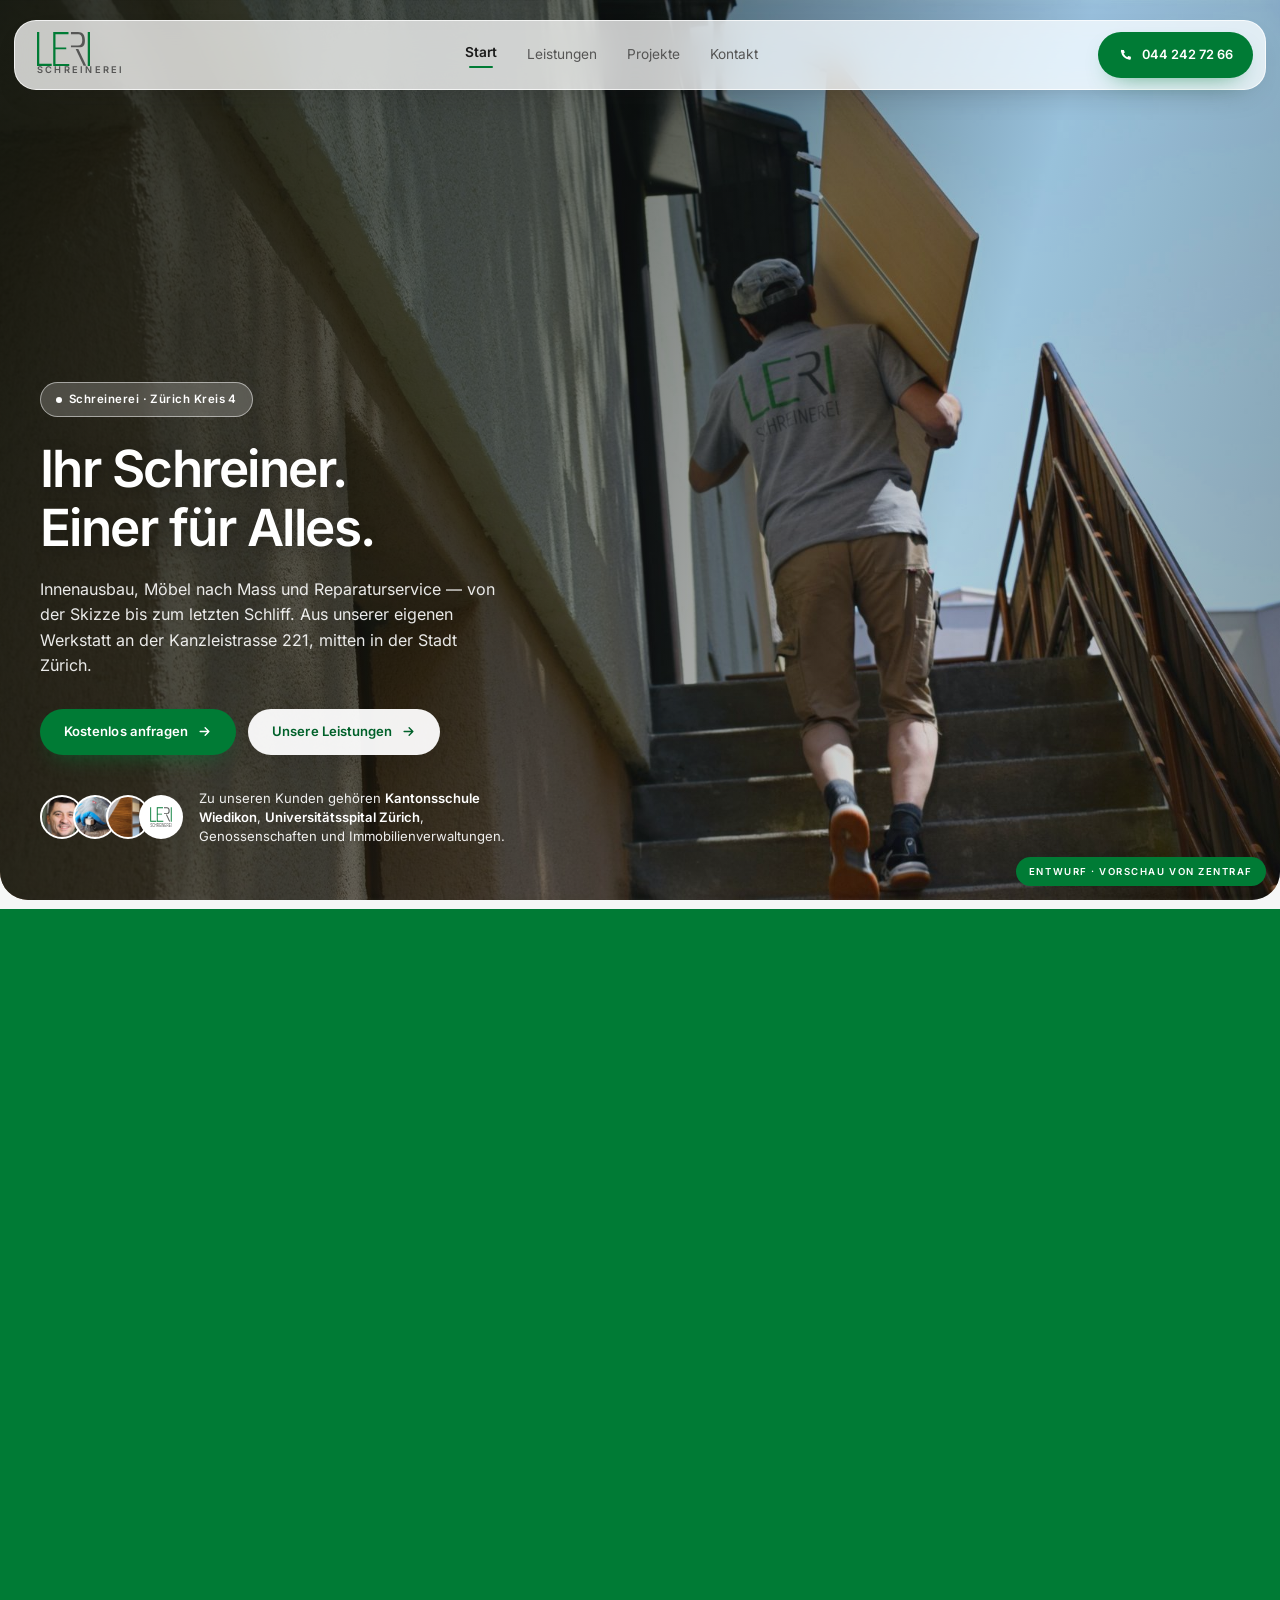
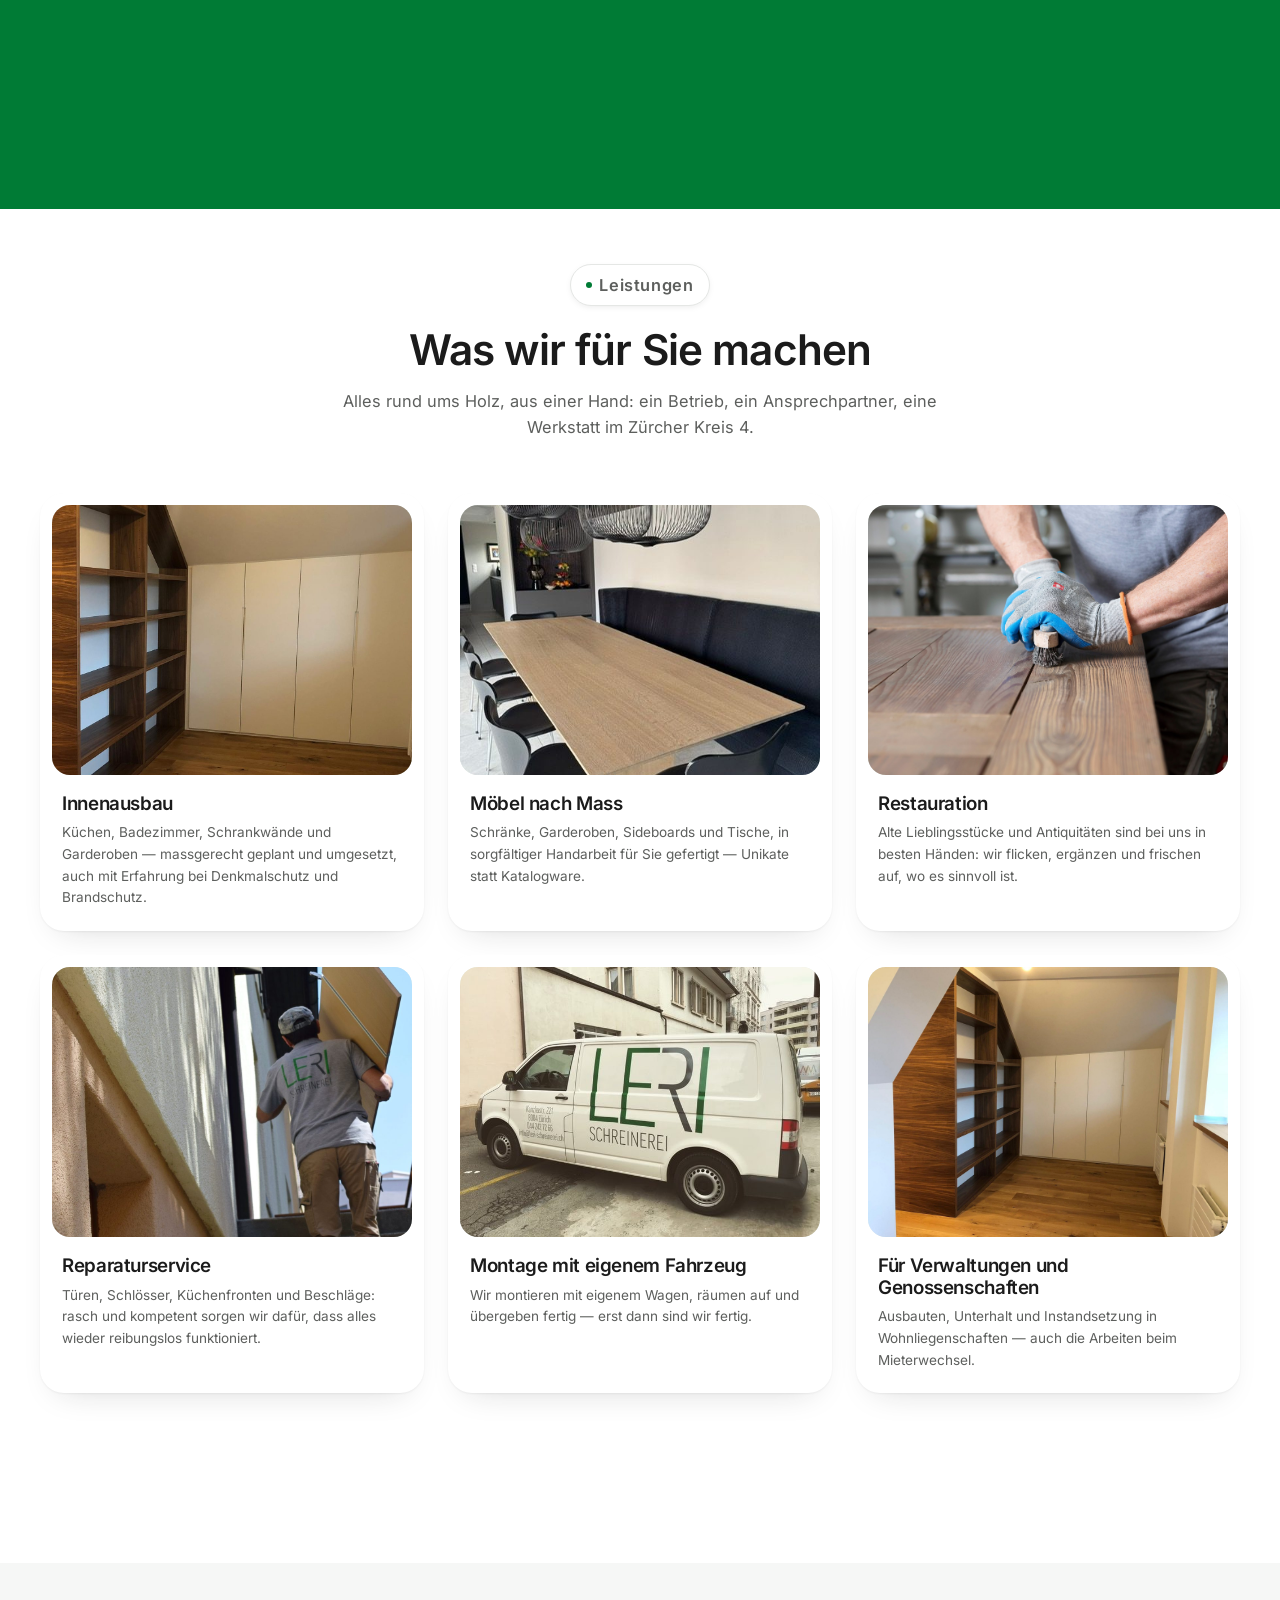
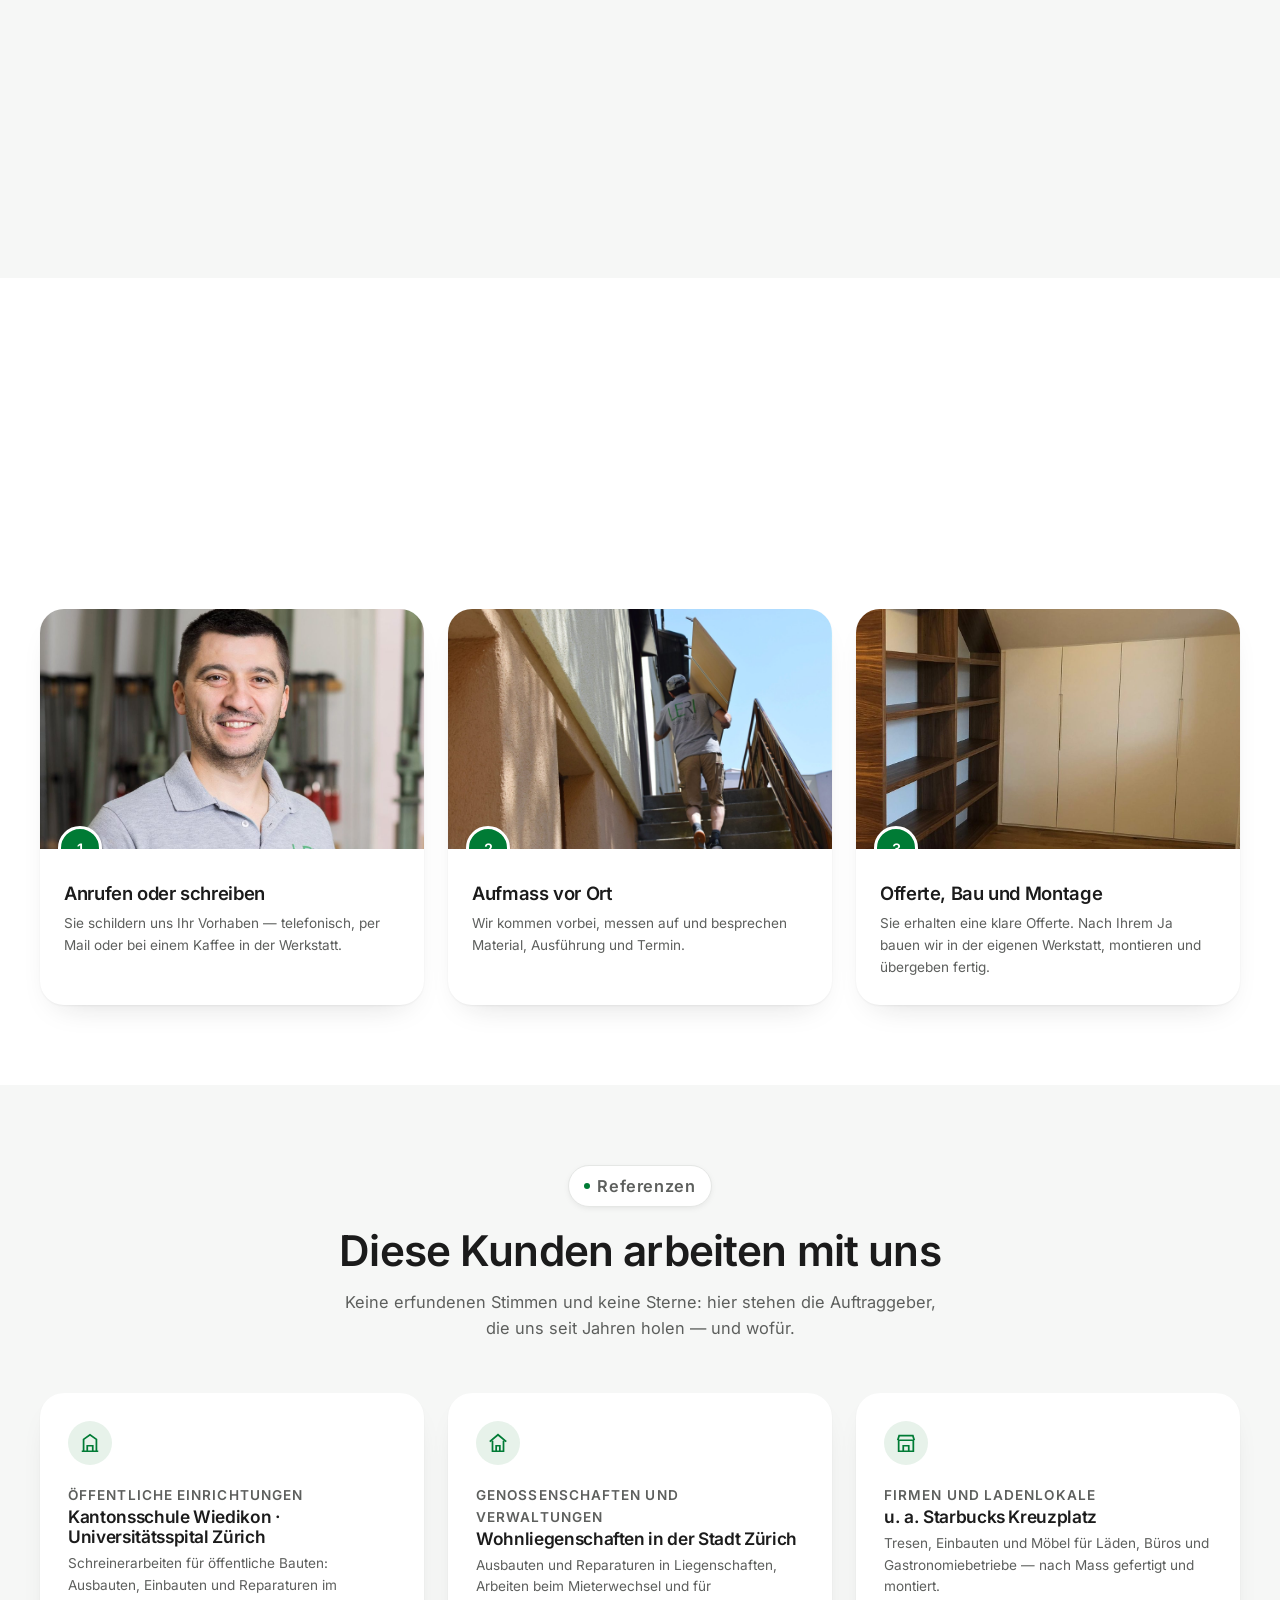
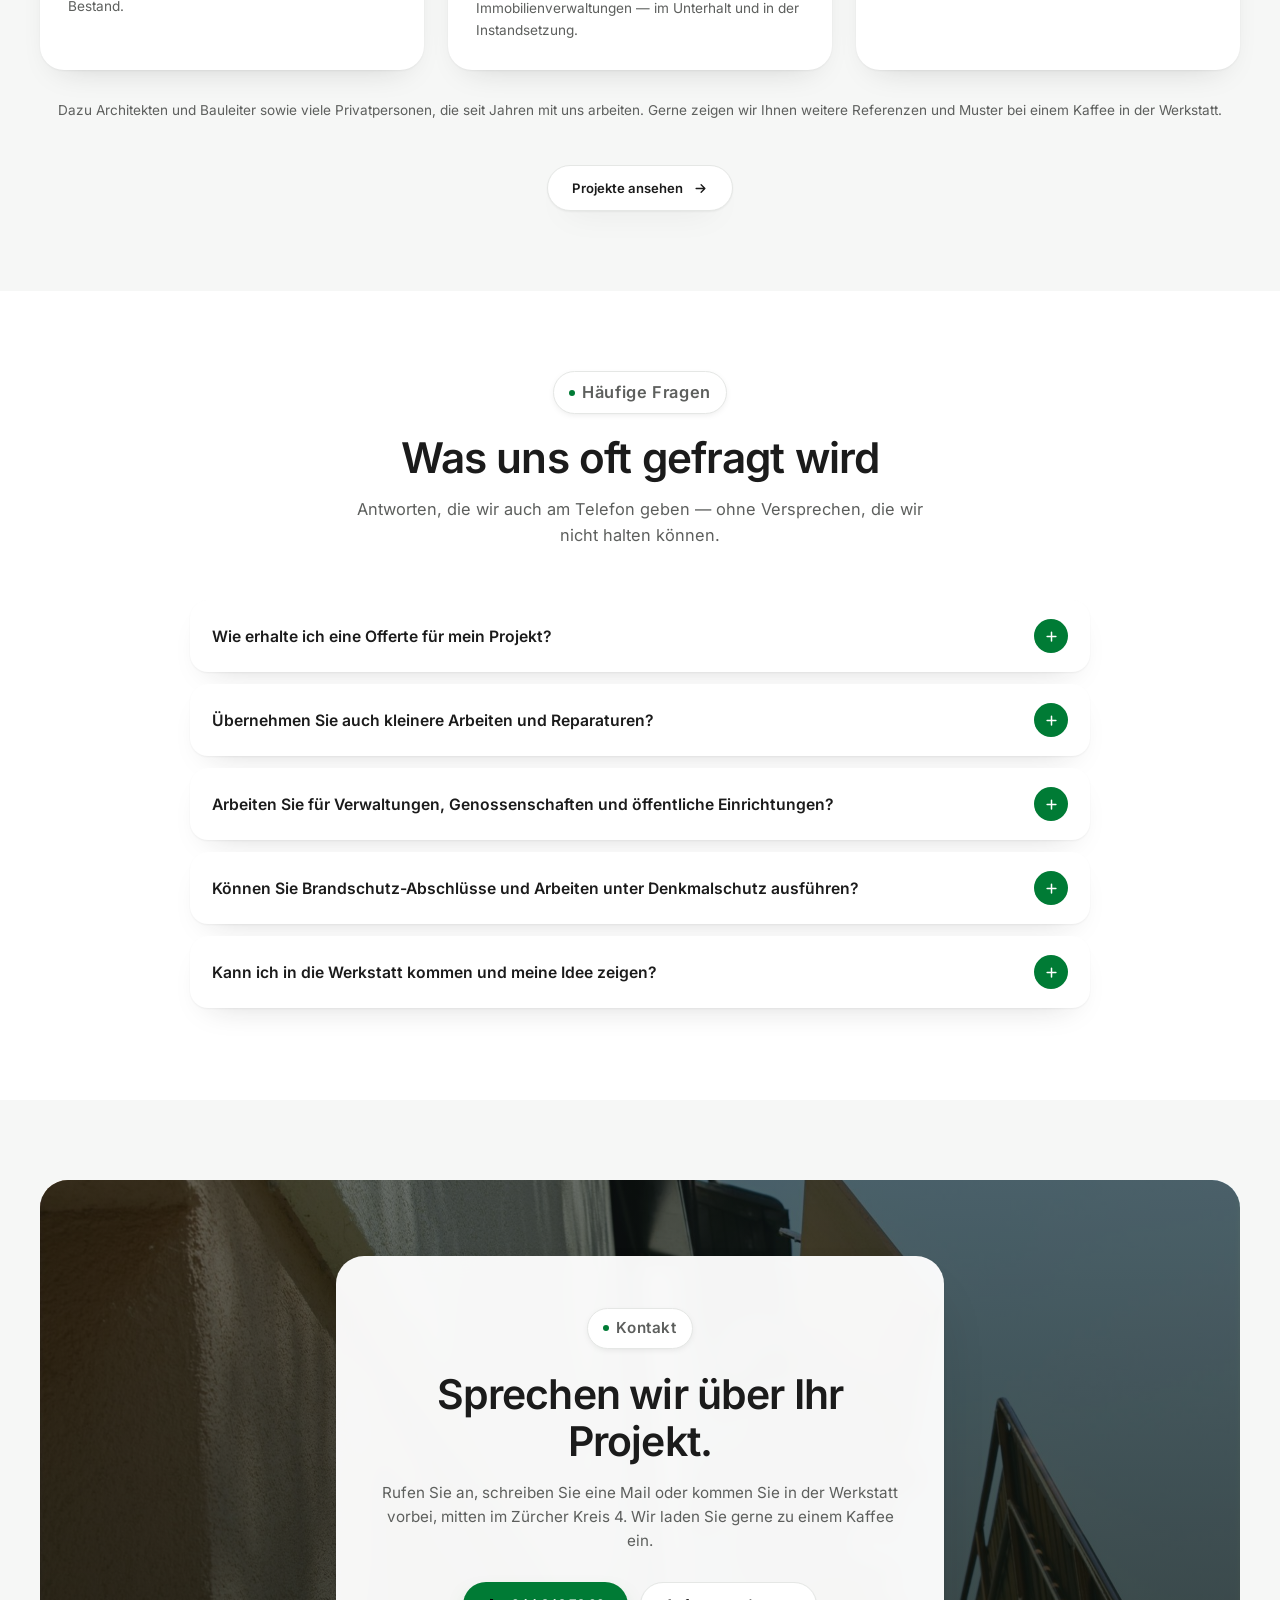
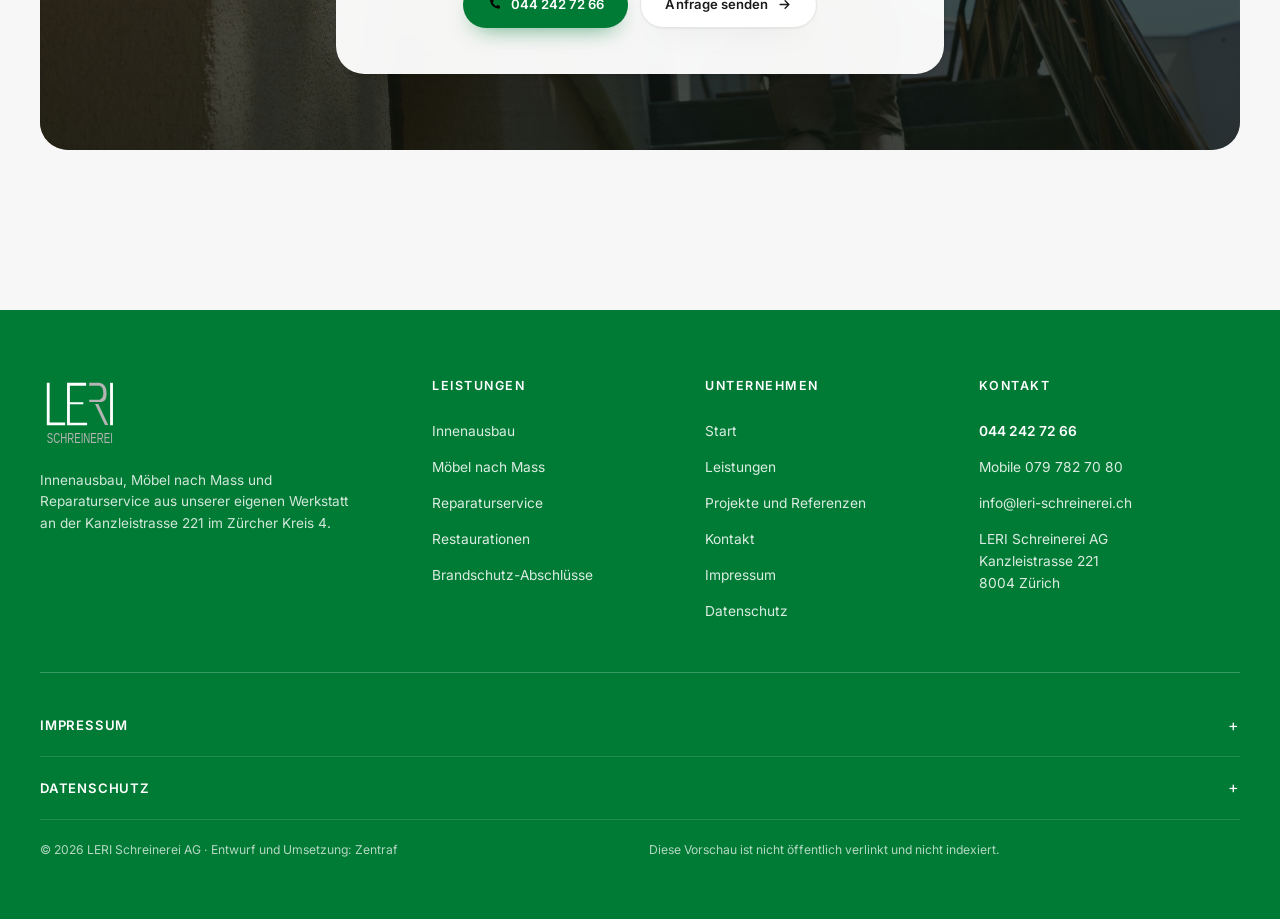
==== index.html @ c2c002e2 "LERI Schreinerei AG — web v3: segunda versión (estructura de plantilla, marca de LERI) Estructura bl" ====
<!DOCTYPE html>
<html lang="de">
<head>
<meta charset="utf-8">
<meta name="viewport" content="width=device-width, initial-scale=1">
<!-- Borrador: no se indexa y no se toca el dominio del cliente hasta que él diga sí -->
<meta name="robots" content="noindex, nofollow">
<title>LERI Schreinerei AG Zürich — Innenausbau, Möbel nach Mass, Reparaturservice</title>
<meta name="description" content="Schreinerei im Zürcher Kreis 4: Innenausbau, Möbel nach Mass und Reparaturservice. Von der Skizze bis zum letzten Schliff — Kanzleistrasse 221, Zürich. Tel. 044 242 72 66.">
<meta property="og:type" content="website">
<meta property="og:site_name" content="LERI Schreinerei AG">
<meta property="og:title" content="LERI Schreinerei AG Zürich — Innenausbau, Möbel nach Mass, Reparaturservice">
<meta property="og:description" content="Schreinerei im Zürcher Kreis 4: Innenausbau, Möbel nach Mass und Reparaturservice. Von der Skizze bis zum letzten Schliff — Kanzleistrasse 221, Zürich. Tel. 044 242 72 66.">
<meta property="og:image" content="https://zentraf-official.github.io/leri-schreinerei-v3/assets/og-image.png">
<meta property="og:image:width" content="1200">
<meta property="og:image:height" content="630">
<meta property="og:url" content="https://zentraf-official.github.io/leri-schreinerei-v3/index.html">
<meta name="theme-color" content="#007B35">
<link rel="icon" href="assets/favicon.svg" type="image/svg+xml">
<link rel="icon" href="assets/favicon.png" sizes="512x512">
<link rel="apple-touch-icon" href="assets/favicon.png">
<link rel="preload" as="font" type="font/woff2" href="assets/fuentes/inter-400.woff2" crossorigin>
<link rel="preload" as="font" type="font/woff2" href="assets/fuentes/inter-600.woff2" crossorigin>
<link rel="stylesheet" href="styles.css">
<script>
  /* Alles, was sich bewegt, startet nur mit JavaScript. Läuft es nicht, zeigt die
     Seite nach 3 Sekunden alles ohne Animation — niemand sieht eine leere Seite.
     Und die Ladeschicht hat in styles.css ihr eigenes «[hidden]{display:none}». */
  document.documentElement.classList.add('js');
  try {
    if (sessionStorage.getItem('leri-transicion')) {
      document.documentElement.classList.add('viene-de-transicion');
      sessionStorage.removeItem('leri-transicion');
    }
  } catch (e) {}
  setTimeout(function () {
    if (!window.__leriListo) document.documentElement.classList.remove('js');
  }, 3000);
</script>
<script type="application/ld+json">
{
  "@context": "https://schema.org",
  "@type": "Carpenter",
  "name": "LERI Schreinerei AG",
  "description": "Schreinerei in Zürich: Innenausbau, Möbel nach Mass und Reparaturservice.",
  "image": "https://zentraf-official.github.io/leri-schreinerei-v3/assets/og-image.png",
  "url": "https://zentraf-official.github.io/leri-schreinerei-v3/index.html",
  "telephone": "+41442427266",
  "email": "info@leri-schreinerei.ch",
  "address": {
    "@type": "PostalAddress",
    "streetAddress": "Kanzleistrasse 221",
    "postalCode": "8004",
    "addressLocality": "Zürich",
    "addressCountry": "CH"
  },
  "areaServed": { "@type": "City", "name": "Zürich" },
  "employee": [
    { "@type": "Person", "name": "Arbnor Begaj", "jobTitle": "Geschäftsleiter" },
    { "@type": "Person", "name": "Thomas Russer", "jobTitle": "Schreiner, Monteur" },
    { "@type": "Person", "name": "Martin Bozic", "jobTitle": "Schreiner, CNC-Maschinist" },
    { "@type": "Person", "name": "Marek Eck", "jobTitle": "Lernender" }
  ],
  "makesOffer": [
    { "@type": "Offer", "itemOffered": { "@type": "Service", "name": "Innenausbau" } },
    { "@type": "Offer", "itemOffered": { "@type": "Service", "name": "Möbel nach Mass" } },
    { "@type": "Offer", "itemOffered": { "@type": "Service", "name": "Reparaturservice" } }
  ]
}
</script>
</head>
<body>

  <!-- ══ CARGA: una junta de carpintería que se dibuja (CSS y SVG propios) ══ -->
  <div class="carga" id="carga" hidden>
    <div class="carga__caja" id="cargaTexto">
      <img class="carga__logo" src="assets/logo.svg" alt="LERI Schreinerei AG" width="340" height="314">
      <p class="carga__frase">Ihr Schreiner. <em>Einer für Alles.</em></p>
      <p class="carga__lema">Schreinerei im Zürcher Kreis 4</p>
      <svg class="carga__junta" viewBox="0 0 400 40" preserveAspectRatio="none" aria-hidden="true">
        <path class="j1" pathLength="1" vector-effect="non-scaling-stroke"
              d="M4 26 H118 L136 4 H176 L194 26 H212 L230 4 H270 L288 26 H396"/>
      </svg>
      <div class="carga__linea"><i id="cargaBarra"></i></div>
      <p class="carga__num"><span id="cargaNum">0</span> %</p>
    </div>
    <p class="carga__nota">LERI Schreinerei AG · Kanzleistrasse 221 · 8004 Zürich</p>
  </div>

  <!-- ══ CORTINA ENTRE PÁGINAS ══ -->
  <div class="velo" id="velo" aria-hidden="true"><span></span><span></span><span></span><span></span><span></span></div>

  <div class="progreso" id="progreso"></div>
  <div class="aviso">Entwurf · Vorschau von Zentraf</div>

  <!-- ══ CABECERA EN PASTILLA ══ -->
  <header class="barra" id="barra">
    <div class="barra__caja">
      <a class="barra__logo" href="index.html" aria-label="LERI Schreinerei AG — Startseite">
        <span class="logo-texto"><svg class="logo-marca" viewBox="29 29 281 180" role="img" aria-label="LERI" width="53" height="34">
        <path fill="#007B35" d="M29 29h12v168h66v12H29z"/>
        <path fill="#007B35" d="M115 29h81v12h-69v70h57v9h-57v78h73v11h-85z"/>
        <path fill="#007B35" d="M298 29h12v180h-12z"/>
        <g fill="#565655">
          <path d="M209 29h37c27 0 37 18 37 45 0 27-10 36-28 36h-46v-9h37c15 0 23-11 23-27 0-24-7-33-23-33h-37z"/>
          <path d="M234 119h14l42 89h-14z"/>
        </g>
      </svg><span class="logo-palabra">SCHREINEREI</span></span>
      </a>
      <nav class="barra__menu" aria-label="Hauptmenü">
        <a href="index.html" class="activo">Start</a>
        <a href="leistungen.html">Leistungen</a>
        <a href="projekte.html">Projekte</a>
        <a href="kontakt.html">Kontakt</a>
      </nav>
      <details class="barra__movil" id="menuMovil">
        <summary aria-label="Menü öffnen"><svg viewBox="0 0 24 24" aria-hidden="true"><path d="M4 7h16M4 12h16M4 17h16"/></svg></summary>
        <div class="barra__panel">
          <a href="index.html" class="activo">Start</a>
          <a href="leistungen.html">Leistungen</a>
          <a href="projekte.html">Projekte</a>
          <a href="kontakt.html">Kontakt</a>
        </div>
      </details>
      <a class="barra__tel" href="tel:+41442427266"><svg viewBox="0 0 24 24" aria-hidden="true"><path d="M6.6 3h2.8l1.5 4.3-1.9 1.4a13.2 13.2 0 0 0 5.9 5.9l1.4-1.9L20.6 14v2.8a2 2 0 0 1-2.2 2A16.8 16.8 0 0 1 4.6 5.2 2 2 0 0 1 6.6 3Z"/></svg><span>044 242 72 66</span></a>
    </div>
  </header>

<main>
  <!-- ══ 2 · HERO ══ -->
  <section class="hero">
    <div class="hero__media">
      <img src="assets/fotos/montage-1800.jpg" alt="Monteur von LERI Schreinerei trägt eine Holzplatte zu einem Einsatz in Zürich" width="1800" height="1200" fetchpriority="high">
    </div>
    <div class="hero__velo"></div>
    <div class="hero__texto">
      <div class="wrap">
        <div class="hero__caja">
          <p class="pastilla pastilla--claro"><i></i>Schreinerei · Zürich Kreis 4</p>
          <h1 data-lineas>Ihr Schreiner.<br> Einer für Alles.</h1>
          <p class="hero__sub" data-anim>Innenausbau, Möbel nach Mass und Reparaturservice — von der
            Skizze bis zum letzten Schliff. Aus unserer eigenen Werkstatt an der Kanzleistrasse 221, mitten in
            der Stadt Zürich.</p>
          <div class="hero__acciones" data-anim>
            <a class="btn btn--verde" href="kontakt.html">Kostenlos anfragen<svg viewBox="0 0 24 24" fill="none" stroke="currentColor" stroke-width="2.2" stroke-linecap="round" stroke-linejoin="round" aria-hidden="true"><path d="M5 12h14M13 6l6 6-6 6"/></svg></a>
            <a class="btn btn--claro" href="leistungen.html">Unsere Leistungen<svg viewBox="0 0 24 24" fill="none" stroke="currentColor" stroke-width="2.2" stroke-linecap="round" stroke-linejoin="round" aria-hidden="true"><path d="M5 12h14M13 6l6 6-6 6"/></svg></a>
          </div>
          <div class="confianza" data-anim>
            <div class="confianza__caras">
              <span><img src="assets/fotos/cara-team-200.jpg" alt="Schreiner von LERI in der Werkstatt" width="200" height="200"></span>
              <span><img src="assets/fotos/cara-handwerk-200.jpg" alt="Hände eines Schreiners bei der Oberflächenbearbeitung" width="200" height="200"></span>
              <span><img src="assets/fotos/cara-ausbau-200.jpg" alt="Schrankwand nach Mass aus Holz" width="200" height="200"></span>
              <span class="es-logo"><img src="assets/logo.svg" alt="LERI Schreinerei AG" width="340" height="314"></span>
            </div>
            <p class="confianza__texto">Zu unseren Kunden gehören <b>Kantonsschule Wiedikon</b>,
              <b>Universitätsspital Zürich</b>, Genossenschaften und Immobilienverwaltungen.</p>
          </div>
        </div>
      </div>
    </div>
    <div class="hero__pie" hidden>
      <div class="wrap">
        <span>Kanzleistrasse 221 · 8004 Zürich</span>
        <span>Seit 2019 unter Arbnor Begaj</span>
        <span>044 242 72 66</span>
      </div>
    </div>
  </section>

  <!-- ══ 3 · ZAHLEN AUS DER FICHE — keine erfundenen Werte ══ -->
  <section class="sec" id="ueber-uns">
    <div class="wrap">
      <div class="cabeza" data-anim>
        <p class="pastilla"><i></i>Über uns</p>
        <h2 data-lineas>Zwei Schreinereien, ein Team</h2>
        <p>LERI ist aus der Zusammenführung von zwei traditionsreichen Zürcher Schreinereien
           entstanden. Heute sind wir ein eingespieltes Vierer-Team mit eigener Werkstatt und
           eigenem Montagefahrzeug — mitten im Kreis 4.</p>
      </div>
      <div class="cifras__rejilla">
        <div class="cifras__lista" data-anim>
          <div class="cifra">
            <div class="cifra__icono"><b>4+1</b></div>
            <div>
              <h3>Schreiner und ein Lernender</h3>
              <p>Vier gelernte Schreiner und ein Lernender, fest im Betrieb — kein Wechselpersonal,
                 sondern dieselben Gesichter bei jedem Auftrag.</p>
            </div>
          </div>
          <div class="cifra">
            <div class="cifra__icono"><b>2019</b></div>
            <div>
              <h3>Seit 2019 unter Arbnor Begaj</h3>
              <p>Er führt die Schreinerei: eidg. dipl. Werkmeister HF und dipl. Betriebsökonom
                 NDS HF.</p>
            </div>
          </div>
          <div class="cifra">
            <div class="cifra__icono"><b>CNC</b></div>
            <div>
              <h3>Computergesteuerte Maschine im Haus</h3>
              <p>Handwerk und moderne Technik in derselben Werkstatt: Präzision, die auch bei
                 Serien passt.</p>
            </div>
          </div>
        </div>
        <div class="cifras__foto" data-anim>
          <img src="assets/fotos/portrait-1200.jpg" alt="Arbnor Begaj, Geschäftsleiter der LERI Schreinerei AG, in der Werkstatt" width="1200" height="1126" loading="lazy" style="object-position:50% 18%">
        </div>
      </div>
    </div>
  </section>

  <!-- ══ 4 · LEISTUNGEN: sechs Karten mit Foto ══ -->
  <section class="sec sec--clara" id="leistungen">
    <div class="wrap">
      <div class="cabeza" data-anim>
        <p class="pastilla"><i></i>Leistungen</p>
        <h2 data-lineas>Was wir für Sie machen</h2>
        <p>Alles rund ums Holz, aus einer Hand: ein Betrieb, ein Ansprechpartner, eine Werkstatt
           im Zürcher Kreis 4.</p>
      </div>
      <div class="servicios__rejilla">
        <article class="tarjeta" data-anim>
          <div class="tarjeta__foto"><img src="assets/fotos/innenausbau-alto-1100.jpg" alt="Einbauschrank und Regalwand nach Mass aus Holz in einer Zürcher Wohnung" width="1100" height="1375" loading="lazy"></div>
          <div class="tarjeta__cuerpo">
            <h3>Innenausbau</h3>
            <p>Küchen, Badezimmer, Schrankwände und Garderoben — massgerecht geplant und
               umgesetzt, auch mit Erfahrung bei Denkmalschutz und Brandschutz.</p>
          </div>
        </article>
        <article class="tarjeta" data-anim>
          <div class="tarjeta__foto"><img src="assets/fotos/tisch-900.jpg" alt="Esstisch mit Sitzbank nach Mass in einem Esszimmer" width="480" height="640" loading="lazy"></div>
          <div class="tarjeta__cuerpo">
            <h3>Möbel nach Mass</h3>
            <p>Schränke, Garderoben, Sideboards und Tische, in sorgfältiger Handarbeit für Sie
               gefertigt — Unikate statt Katalogware.</p>
          </div>
        </article>
        <article class="tarjeta" data-anim>
          <div class="tarjeta__foto"><img src="assets/fotos/handwerk-2000.jpg" alt="Schreiner bearbeitet eine Holzoberfläche von Hand in der Werkstatt" width="2000" height="1333" loading="lazy"></div>
          <div class="tarjeta__cuerpo">
            <h3>Restauration</h3>
            <p>Alte Lieblingsstücke und Antiquitäten sind bei uns in besten Händen: wir flicken,
               ergänzen und frischen auf, wo es sinnvoll ist.</p>
          </div>
        </article>
        <article class="tarjeta" data-anim>
          <div class="tarjeta__foto"><img src="assets/fotos/montage-alto-1100.jpg" alt="Monteur von LERI bei der Montage einer Holzplatte in einem Treppenhaus" width="1100" height="1375" loading="lazy"></div>
          <div class="tarjeta__cuerpo">
            <h3>Reparaturservice</h3>
            <p>Türen, Schlösser, Küchenfronten und Beschläge: rasch und kompetent sorgen wir dafür,
               dass alles wieder reibungslos funktioniert.</p>
          </div>
        </article>
        <article class="tarjeta" data-anim>
          <div class="tarjeta__foto"><img src="assets/fotos/furgon-900.jpg" alt="Montagefahrzeug der LERI Schreinerei mit Firmenaufschrift in Zürich" width="640" height="480" loading="lazy"></div>
          <div class="tarjeta__cuerpo">
            <h3>Montage mit eigenem Fahrzeug</h3>
            <p>Wir montieren mit eigenem Wagen, räumen auf und übergeben fertig — erst dann sind
               wir fertig.</p>
          </div>
        </article>
        <article class="tarjeta" data-anim>
          <div class="tarjeta__foto"><img src="assets/fotos/innenausbau-2000.jpg" alt="Schrankwand und Einbauten nach Mass in einer Wohnung in Zürich" width="2000" height="1500" loading="lazy"></div>
          <div class="tarjeta__cuerpo">
            <h3>Für Verwaltungen und Genossenschaften</h3>
            <p>Ausbauten, Unterhalt und Instandsetzung in Wohnliegenschaften — auch die Arbeiten
               beim Mieterwechsel.</p>
          </div>
        </article>
      </div>
      <p class="servicios__pie" data-anim><a class="btn btn--borde" href="leistungen.html">Alle Leistungen im Detail<svg viewBox="0 0 24 24" fill="none" stroke="currentColor" stroke-width="2.2" stroke-linecap="round" stroke-linejoin="round" aria-hidden="true"><path d="M5 12h14M13 6l6 6-6 6"/></svg></a></p>
    </div>
  </section>

  <!-- ══ 5 · WARUM WIR: drei abwechselnde Zeilen ══ -->
  <section class="sec" id="warum">
    <div class="wrap">
      <div class="cabeza" data-anim>
        <p class="pastilla"><i></i>Warum LERI</p>
        <h2 data-lineas>Ihr Schreiner. Einer für Alles.</h2>
        <p>Kein Zwischenhändler, keine wechselnden Equipen: Sie sprechen mit den Leuten, die Ihre
           Arbeit auch bauen.</p>
      </div>
      <div class="filas">
        <article class="fila" data-anim>
          <div class="fila__foto"><img src="assets/fotos/innenausbau-2000.jpg" alt="Nach Mass gebaute Schrankwand mit offenen Regalfächern" width="2000" height="1500" loading="lazy"></div>
          <div class="fila__texto">
            <div class="fila__num">01</div>
            <h3>Ein Ansprechpartner für alles</h3>
            <p>Ob neue Möbel nach Mass, eine frisch aufgearbeitete Lieblingskommode, eine eingebaute
               Küche oder die Reparatur, die keinen Aufschub duldet: Sie haben bei uns einen
               Ansprechpartner für alles.</p>
            <ul class="lista-puntos">
              <li>Innenausbau, Möbel und Reparaturen aus einer Hand</li>
              <li>Eigene Werkstatt an der Kanzleistrasse 221</li>
              <li>Vier gelernte Schreiner und ein Lernender im festen Team</li>
              <li>Beratung, Aufmass und Planung inklusive</li>
            </ul>
          </div>
        </article>
        <article class="fila fila--inversa" data-anim>
          <div class="fila__foto"><img src="assets/fotos/handwerk-2000.jpg" alt="Oberfläche wird von Hand bearbeitet — Handwerk in der Werkstatt von LERI" width="2000" height="1333" loading="lazy"></div>
          <div class="fila__texto">
            <div class="fila__num">02</div>
            <h3>Handwerk trifft Technik</h3>
            <p>LERI baut auf Fachwissen und Erfahrung, ergänzt durch moderne Technologie und eine
               grosse Portion Fingerspitzengefühl. Mit unserer computergesteuerten CNC-Maschine
               arbeiten wir präzise — auch bei kurzfristigen Terminen.</p>
            <ul class="lista-puntos">
              <li>CNC-Maschine im eigenen Haus</li>
              <li>Oberflächen von Hand bearbeitet</li>
              <li>Material- und Oberflächenberatung (Massivholz, Furnier, Lack, Öl)</li>
              <li>Brandschutz-Abschlüsse aus eigener Fertigung</li>
            </ul>
          </div>
        </article>
        <article class="fila" data-anim>
          <div class="fila__foto"><img src="assets/fotos/furgon-2-900.jpg" alt="Zweites Montagefahrzeug der LERI Schreinerei vor der Werkstatt" width="640" height="480" loading="lazy"></div>
          <div class="fila__texto">
            <div class="fila__num">03</div>
            <h3>Vom Aufmass bis zur Montage</h3>
            <p>Wir nehmen uns Zeit, Ihre Ansprüche zu verstehen, bevor wir beraten — und wir sind
               erst zufrieden, wenn Sie es sind. Wir montieren mit eigenem Fahrzeug und übergeben
               fertig.</p>
            <ul class="lista-puntos">
              <li>Aufmass und Beratung vor Ort</li>
              <li>Klare Offerte vor dem Bau</li>
              <li>Fertigung in der eigenen Werkstatt</li>
              <li>Montage mit eigenem Fahrzeug in der Stadt Zürich</li>
            </ul>
          </div>
        </article>
      </div>
    </div>
  </section>

  <!-- ══ 6 · SO ARBEITEN WIR: drei Schritte, Nummer im Kreis ══ -->
  <section class="sec sec--clara" id="ablauf">
    <div class="wrap">
      <div class="cabeza" data-anim>
        <p class="pastilla"><i></i>So arbeiten wir</p>
        <h2 data-lineas>Von der Skizze<br> bis zum letzten Schliff</h2>
        <p>Drei Schritte, und Sie wissen, woran Sie sind.</p>
      </div>
      <div class="pasos">
        <article class="paso" data-anim>
          <div class="paso__foto">
            <img src="assets/fotos/portrait-1200.jpg" alt="Schreiner von LERI in der Werkstatt an der Kanzleistrasse in Zürich" width="1200" height="1126" loading="lazy" style="object-position:50% 22%">
            <div class="paso__num">1</div>
          </div>
          <div class="paso__cuerpo">
            <h3>Anrufen oder schreiben</h3>
            <p>Sie schildern uns Ihr Vorhaben — telefonisch, per Mail oder bei einem Kaffee in der
               Werkstatt.</p>
          </div>
        </article>
        <article class="paso" data-anim>
          <div class="paso__foto">
            <img src="assets/fotos/montage-1800.jpg" alt="Monteur trägt eine Holzplatte zu einem Aufmass-Einsatz" width="1800" height="1200" loading="lazy">
            <div class="paso__num">2</div>
          </div>
          <div class="paso__cuerpo">
            <h3>Aufmass vor Ort</h3>
            <p>Wir kommen vorbei, messen auf und besprechen Material, Ausführung und Termin.</p>
          </div>
        </article>
        <article class="paso" data-anim>
          <div class="paso__foto">
            <img src="assets/fotos/innenausbau-alto-1100.jpg" alt="Fertig montierter Einbauschrank und Regal nach Mass" width="1100" height="1375" loading="lazy">
            <div class="paso__num">3</div>
          </div>
          <div class="paso__cuerpo">
            <h3>Offerte, Bau und Montage</h3>
            <p>Sie erhalten eine klare Offerte. Nach Ihrem Ja bauen wir in der eigenen Werkstatt,
               montieren und übergeben fertig.</p>
          </div>
        </article>
      </div>
    </div>
  </section>

  <!-- ══ 7 · REFERENZEN — Kunden, die es wirklich gibt. Keine erfundenen Stimmen. ══ -->
  <section class="sec" id="referenzen">
    <div class="wrap">
      <div class="cabeza" data-anim>
        <p class="pastilla"><i></i>Referenzen</p>
        <h2 data-lineas>Diese Kunden arbeiten mit uns</h2>
        <p>Keine erfundenen Stimmen und keine Sterne: hier stehen die Auftraggeber, die uns seit
           Jahren holen — und wofür.</p>
      </div>
      <div class="referencias__rejilla">
        <article class="ref" data-anim>
          <div class="ref__marca"><svg viewBox="0 0 24 24" aria-hidden="true"><path d="M3 21h18M5 21V8l7-5 7 5v13M9 21v-6h6v6"/></svg></div>
          <p class="ref__tipo">Öffentliche Einrichtungen</p>
          <h3>Kantonsschule Wiedikon · Universitätsspital Zürich</h3>
          <p>Schreinerarbeiten für öffentliche Bauten: Ausbauten, Einbauten und Reparaturen im
             Bestand.</p>
        </article>
        <article class="ref" data-anim>
          <div class="ref__marca"><svg viewBox="0 0 24 24" aria-hidden="true"><path d="M3 10.5 12 3l9 7.5M6 9.5V21h12V9.5M10 21v-6h4v6"/></svg></div>
          <p class="ref__tipo">Genossenschaften und Verwaltungen</p>
          <h3>Wohnliegenschaften in der Stadt Zürich</h3>
          <p>Ausbauten und Reparaturen in Liegenschaften, Arbeiten beim Mieterwechsel und für
             Immobilienverwaltungen — im Unterhalt und in der Instandsetzung.</p>
        </article>
        <article class="ref" data-anim>
          <div class="ref__marca"><svg viewBox="0 0 24 24" aria-hidden="true"><path d="M4 9h16v12H4zM3 9l1.5-5h15L21 9M9 21v-6h6v6"/></svg></div>
          <p class="ref__tipo">Firmen und Ladenlokale</p>
          <h3>u. a. Starbucks Kreuzplatz</h3>
          <p>Tresen, Einbauten und Möbel für Läden, Büros und Gastronomiebetriebe — nach Mass
             gefertigt und montiert.</p>
        </article>
      </div>
      <p class="ref__nota" data-anim>Dazu Architekten und Bauleiter sowie viele Privatpersonen, die seit
        Jahren mit uns arbeiten. Gerne zeigen wir Ihnen weitere Referenzen und Muster bei einem Kaffee
        in der Werkstatt.</p>
      <p class="servicios__pie" data-anim><a class="btn btn--borde" href="projekte.html">Projekte ansehen<svg viewBox="0 0 24 24" fill="none" stroke="currentColor" stroke-width="2.2" stroke-linecap="round" stroke-linejoin="round" aria-hidden="true"><path d="M5 12h14M13 6l6 6-6 6"/></svg></a></p>
    </div>
  </section>

  <!-- ══ 8 · HÄUFIGE FRAGEN — nur, was wir wirklich sagen können ══ -->
  <section class="sec sec--clara" id="fragen">
    <div class="wrap">
      <div class="cabeza" data-anim>
        <p class="pastilla"><i></i>Häufige Fragen</p>
        <h2 data-lineas>Was uns oft gefragt wird</h2>
        <p>Antworten, die wir auch am Telefon geben — ohne Versprechen, die wir nicht halten können.</p>
      </div>
      <div class="faq">
        <details data-anim>
          <summary>Wie erhalte ich eine Offerte für mein Projekt?<i><svg viewBox="0 0 24 24" aria-hidden="true"><path d="M12 5v14M5 12h14"/></svg></i></summary>
          <div class="faq__cuerpo">
            <p>Rufen Sie uns an unter <a href="tel:+41442427266">044 242 72 66</a>, schreiben Sie an
               <a href="mailto:info@leri-schreinerei.ch">info@leri-schreinerei.ch</a> oder kommen Sie in der Werkstatt vorbei. Wir schauen
               uns Ihr Vorhaben an, messen bei Bedarf vor Ort auf und stellen Ihnen danach eine
               Offerte zusammen. Wie lange das dauert, hängt vom Umfang des Projekts ab — wir sagen
               Ihnen offen, womit Sie rechnen können.</p>
          </div>
        </details>
        <details data-anim>
          <summary>Übernehmen Sie auch kleinere Arbeiten und Reparaturen?<i><svg viewBox="0 0 24 24" aria-hidden="true"><path d="M12 5v14M5 12h14"/></svg></i></summary>
          <div class="faq__cuerpo">
            <p>Ja. Küchenfronten richten, Beschläge ersetzen, Türschlösser flicken, Schäden durch
               Wasser oder Glasbruch und Kleinreparaturen beim Mieterwechsel gehören bei uns zum
               Alltag.</p>
          </div>
        </details>
        <details data-anim>
          <summary>Arbeiten Sie für Verwaltungen, Genossenschaften und öffentliche Einrichtungen?<i><svg viewBox="0 0 24 24" aria-hidden="true"><path d="M12 5v14M5 12h14"/></svg></i></summary>
          <div class="faq__cuerpo">
            <p>Ja. Zu unseren Kunden zählen öffentliche Einrichtungen (u. a. Kantonsschule Wiedikon
               und Universitätsspital Zürich), Genossenschaften und Immobilienverwaltungen. Wir
               arbeiten beim Mieterwechsel, im Unterhalt und in der Instandsetzung von
               Liegenschaften.</p>
          </div>
        </details>
        <details data-anim>
          <summary>Können Sie Brandschutz-Abschlüsse und Arbeiten unter Denkmalschutz ausführen?<i><svg viewBox="0 0 24 24" aria-hidden="true"><path d="M12 5v14M5 12h14"/></svg></i></summary>
          <div class="faq__cuerpo">
            <p>Ja. Das Anfertigen und Montieren von Brandschutz-Abschlüssen gehört bei uns zum Alltag,
               und wir haben Erfahrung im Umgang mit Denkmalschutz-Vorschriften.</p>
          </div>
        </details>
        <details data-anim>
          <summary>Kann ich in die Werkstatt kommen und meine Idee zeigen?<i><svg viewBox="0 0 24 24" aria-hidden="true"><path d="M12 5v14M5 12h14"/></svg></i></summary>
          <div class="faq__cuerpo">
            <p>Sehr gerne. Werkstattbesuche und Aufmasse machen wir nach Vereinbarung — am besten
               kurz anrufen, dann sind wir garantiert da. Sie finden uns an der Kanzleistrasse 221 im Zürcher
               Kreis 4.</p>
          </div>
        </details>
      </div>
    </div>
  </section>

  <!-- ══ 9 · SCHLUSSANRUF ══ -->
  <section class="sec">
    <div class="wrap">
      <div class="cta" data-anim>
        <div class="cta__media"><img src="assets/fotos/montage-1800.jpg" alt="" width="1800" height="1200" loading="lazy"></div>
        <div class="cta__velo"></div>
        <div class="cta__panel">
          <p class="pastilla"><i></i>Kontakt</p>
          <h2 data-lineas>Sprechen wir über Ihr Projekt.</h2>
          <p>Rufen Sie an, schreiben Sie eine Mail oder kommen Sie in der Werkstatt vorbei, mitten
             im Zürcher Kreis 4. Wir laden Sie gerne zu einem Kaffee ein.</p>
          <div class="cta__acciones">
            <a class="btn btn--verde" href="tel:+41442427266"><svg viewBox="0 0 24 24" aria-hidden="true"><path d="M6.6 3h2.8l1.5 4.3-1.9 1.4a13.2 13.2 0 0 0 5.9 5.9l1.4-1.9L20.6 14v2.8a2 2 0 0 1-2.2 2A16.8 16.8 0 0 1 4.6 5.2 2 2 0 0 1 6.6 3Z"/></svg>044 242 72 66</a>
            <a class="btn btn--borde" href="kontakt.html">Anfrage senden<svg viewBox="0 0 24 24" fill="none" stroke="currentColor" stroke-width="2.2" stroke-linecap="round" stroke-linejoin="round" aria-hidden="true"><path d="M5 12h14M13 6l6 6-6 6"/></svg></a>
          </div>
        </div>
      </div>
    </div>
  </section>
</main>

  <!-- ══ PIE ══ -->
  <footer class="pie">
    <div class="wrap">
      <div class="pie__top">
        <div class="pie__marca">
          <img src="assets/logo-blanco.svg" alt="LERI Schreinerei AG" width="340" height="314">
          <p>Innenausbau, Möbel nach Mass und Reparaturservice aus unserer eigenen Werkstatt an der
             Kanzleistrasse 221 im Zürcher Kreis 4.</p>
        </div>
        <div>
          <h5>Leistungen</h5>
          <div class="pie__lista">
            <a href="leistungen.html#innenausbau">Innenausbau</a>
            <a href="leistungen.html#moebel">Möbel nach Mass</a>
            <a href="leistungen.html#reparatur">Reparaturservice</a>
            <a href="leistungen.html#moebel">Restaurationen</a>
            <a href="leistungen.html#innenausbau">Brandschutz-Abschlüsse</a>
          </div>
        </div>
        <div>
          <h5>Unternehmen</h5>
          <div class="pie__lista">
            <a href="index.html">Start</a>
            <a href="leistungen.html">Leistungen</a>
            <a href="projekte.html">Projekte und Referenzen</a>
            <a href="kontakt.html">Kontakt</a>
            <a href="kontakt.html#impressum">Impressum</a>
            <a href="kontakt.html#datenschutz">Datenschutz</a>
          </div>
        </div>
        <div>
          <h5>Kontakt</h5>
          <div class="pie__lista">
            <a class="destacado" href="tel:+41442427266">044 242 72 66</a>
            <a href="tel:+41797827080">Mobile 079 782 70 80</a>
            <a href="mailto:info@leri-schreinerei.ch">info@leri-schreinerei.ch</a>
            <p>LERI Schreinerei AG<br> Kanzleistrasse 221<br> 8004 Zürich</p>
          </div>
        </div>
      </div>
      <div class="pie__legal">
        <details>
          <summary>Impressum</summary>
          <div class="legal">
            <p>LERI Schreinerei AG · Kanzleistrasse 221 · 8004 Zürich · Schweiz<br> 
               Telefon 044 242 72 66 · Mobile 079 782 70 80 · info@leri-schreinerei.ch</p>
            <p>Vertretungsberechtigt: Arbnor Begaj, Geschäftsleiter, eidg. dipl. Werkmeister HF,
               dipl. Betriebsökonom NDS HF.</p>
            <p>Handelsregister- und MWST-Nummer ergänzen wir gerne auf Angabe des Kunden.</p>
          </div>
        </details>
        <details id="datenschutz">
          <summary>Datenschutz</summary>
          <div class="legal">
            <p>Wir erheben nur die Daten, die Sie uns über das Kontaktformular, per E-Mail oder
               telefonisch mitteilen (Name, Kontaktdaten, Projektbeschreibung). Diese Angaben
               verwenden wir ausschliesslich zur Bearbeitung Ihrer Anfrage und geben sie nicht an
               Dritte weiter.</p>
            <p>Diese Website setzt keine Cookies zu Werbezwecken und benutzt keine Analyse- oder
               Tracking-Dienste. Sie können jederzeit Auskunft über Ihre gespeicherten Daten oder
               deren Löschung verlangen: <a href="mailto:info@leri-schreinerei.ch">info@leri-schreinerei.ch</a>.</p>
          </div>
        </details>
        <div class="pie__credito">
          <span>© <span class="anio">2026</span> LERI Schreinerei AG · Entwurf und Umsetzung: Zentraf</span>
          <span>Diese Vorschau ist nicht öffentlich verlinkt und nicht indexiert.</span>
        </div>
      </div>
    </div>
  </footer>

  <!-- ══ VISTA AMPLIADA ══ -->
  <div class="luz" id="luz" hidden role="dialog" aria-modal="true" aria-label="Bildansicht">
    <button id="luzCerrar" type="button" aria-label="Schliessen">✕</button>
    <img id="luzImg" src="" alt="">
    <p id="luzCap"></p>
  </div>

<script src="app.js"></script>
</body>
</html>
---- styles.css ----
/* ═══════════════════════════════════════════════════════════════════════════
   LERI SCHREINEREI AG — web v3 (segunda versión)
   Estructura copiada de la plantilla «hvac-management» que eligió el socio;
   marca, colores, logotipo y fotos son los de LERI, medidos y reales.

   Reglas de esta hoja:
     · El color de acción es SU verde (#007B35), el gris es SU gris (#565655).
     · Esquinas muy redondeadas, sombras suaves, mucho aire entre bloques.
     · Tipografía Inter servida desde esta misma web (nada de CDN).
     · Todo lo animado vive bajo `html.js`: si el JavaScript falla, la web se ve
       entera e inmóvil. Ninguna capa tapa la pantalla (error R23).
   ═══════════════════════════════════════════════════════════════════════════ */

@font-face{font-family:'Inter'; font-style:normal; font-weight:400; font-display:swap;
  src:url('assets/fuentes/inter-400.woff2') format('woff2')}
@font-face{font-family:'Inter'; font-style:normal; font-weight:600; font-display:swap;
  src:url('assets/fuentes/inter-600.woff2') format('woff2')}
@font-face{font-family:'Inter'; font-style:normal; font-weight:800; font-display:swap;
  src:url('assets/fuentes/inter-800.woff2') format('woff2')}

:root{
  /* marca del cliente, tomada píxel a píxel de su logo (ver FICHA.md) */
  --verde:#007B35;          /* color de acción */
  --verde-osc:#00612a;
  --verde-suave:#e7f2ea;    /* fondo de pastillas y detalles */
  --gris:#565655;           /* su gris */
  --tinta:#1b1b1b;          /* titulares (el mismo tono que ya usaba la v1) */
  --gris-texto:#5d5f5d;
  --linea:#e5e7e5;
  --fondo:#f6f7f6;          /* el «casi blanco» de la plantilla */
  --blanco:#fff;
  --r:24px; --r-g:28px; --r-p:14px;
  --sombra:0 1px 2px rgba(27,27,27,.05), 0 14px 34px -20px rgba(27,27,27,.22);
  --sombra-alta:0 2px 4px rgba(27,27,27,.05), 0 30px 60px -30px rgba(27,27,27,.32);
  --ancho:1260px;           /* ancho de contenido de la plantilla, medido */
  --ease:cubic-bezier(.22,1,.36,1);
  --f:'Inter',-apple-system,BlinkMacSystemFont,'Helvetica Neue',Arial,sans-serif;
}
*,*::before,*::after{box-sizing:border-box}
html{scroll-behavior:smooth}
body{margin:0; background:var(--fondo); color:var(--gris);
  font-family:var(--f); font-size:16px; line-height:1.6;
  -webkit-font-smoothing:antialiased; overflow-x:hidden}
img{max-width:100%; display:block; height:auto}
a{color:inherit; text-decoration:none}
h1,h2,h3,h4{margin:0; color:var(--tinta); font-weight:600; letter-spacing:-.02em; line-height:1.15}
p{margin:0 0 1em}
p:last-child{margin-bottom:0}
::selection{background:var(--verde); color:#fff}
:focus-visible{outline:3px solid var(--verde); outline-offset:3px; border-radius:6px}

/* ── rejilla de contenido: misma medida que la plantilla (1260 px + 40 de aire) ── */
.wrap{width:100%; max-width:calc(var(--ancho) + 80px); margin:0 auto; padding:0 40px}
.sec{padding:80px 0; position:relative}
.sec--clara{background:var(--blanco)}
/* con la cabecera flotante, un enlace a #ancla tiene que dejar aire arriba */
[id]{scroll-margin-top:112px}

/* ── estados de animación: SOLO con JavaScript (si falla, todo se ve) ── */
html.js [data-anim]{opacity:0; transform:translateY(26px)}
html.js [data-anim].dentro{opacity:1; transform:none;
  transition:opacity .7s var(--ease), transform .7s var(--ease)}
html.js .linea-mask{display:block; overflow:hidden; padding-bottom:.06em; margin-bottom:-.06em}
html.js .linea-mask > span{display:block; transform:translateY(105%);
  transition:transform .9s var(--ease)}
html.js .linea-mask.dentro > span{transform:none}

/* ══ CARGA (carpintería dibujada con CSS/SVG propio: nada de vídeo) ══ */
.carga{position:fixed; inset:0; z-index:300; background:var(--blanco);
  display:flex; align-items:center; justify-content:center; overflow:hidden}
/* Sin esto, el `display:flex` de arriba gana al `hidden` del HTML y, sin JavaScript,
   la capa de carga tapa la web entera. Es el error R23, ya cometido dos veces. */
.carga[hidden]{display:none}
.carga__caja{position:relative; z-index:2; text-align:center; padding:0 30px; width:min(440px,86vw)}
.carga__logo{height:76px; width:auto; margin:0 auto 22px}
.carga__frase{color:var(--tinta); font-size:1rem; font-weight:600; letter-spacing:-.01em; margin:0 0 4px}
.carga__frase em{color:var(--verde); font-style:normal}
.carga__lema{color:var(--gris); font-size:.8rem; margin:0 0 26px}
.carga__junta{width:100%; height:44px; margin:0 auto 18px; display:block}
.carga__junta path{fill:none; stroke-width:2.2; stroke-linecap:round; stroke-linejoin:round;
  stroke-dasharray:1; stroke-dashoffset:1;
  animation:juntaTraza 1.25s var(--ease) forwards}
.carga__junta .j1{stroke:var(--verde); animation-delay:.05s}
.carga__junta .j2{stroke:#d9dcd9; animation-delay:.35s}
@keyframes juntaTraza{to{stroke-dashoffset:0}}
.carga__linea{width:100%; height:3px; border-radius:3px; background:var(--linea); overflow:hidden; margin:0 0 10px}
.carga__linea i{display:block; height:100%; width:0; background:var(--verde); border-radius:3px}
.carga__num{color:var(--gris); font-size:.72rem; letter-spacing:.2em; margin:0}
.carga__nota{position:absolute; left:0; right:0; bottom:34px; text-align:center; color:#9a9c9a;
  font-size:.66rem; letter-spacing:.22em; text-transform:uppercase}
.carga--fuera{animation:cargaSube .8s cubic-bezier(.76,0,.24,1) forwards}
@keyframes cargaSube{to{transform:translateY(-101%)}}

/* ══ CORTINA ENTRE PÁGINAS ══ */
.velo{position:fixed; inset:0; z-index:250; pointer-events:none; display:flex}
.velo span{flex:1; background:var(--verde); transform:translateY(101%)}
.velo.activo{pointer-events:all}
.velo--dentro span{transform:translateY(0)}

/* ══ AVISO DE BORRADOR + BARRA DE PROGRESO ══ */
.progreso{position:fixed; top:0; left:0; height:3px; width:0; background:var(--verde); z-index:95; display:none}
html.js .progreso{display:block}
.aviso{position:fixed; right:14px; bottom:14px; z-index:80; background:var(--verde); color:#fff;
  font-size:.6rem; letter-spacing:.16em; text-transform:uppercase; padding:7px 13px;
  border-radius:999px; font-weight:600; box-shadow:var(--sombra)}

/* ══ CABECERA EN PASTILLA (flotante, con desenfoque) ══ */
.barra{position:fixed; top:20px; left:50%; transform:translateX(-50%); z-index:90;
  width:min(1284px,calc(100% - 28px)); transition:top .4s var(--ease)}
.barra__caja{position:relative; display:flex; align-items:center; justify-content:space-between; gap:16px;
  padding:11px 12px 11px 22px; border-radius:22px;
  background:rgba(255,255,255,.76); -webkit-backdrop-filter:blur(16px) saturate(1.5);
  backdrop-filter:blur(16px) saturate(1.5);
  border:1px solid rgba(255,255,255,.75); box-shadow:0 12px 34px -20px rgba(27,27,27,.4)}
.barra--pegada .barra__caja{background:rgba(255,255,255,.93); box-shadow:0 16px 40px -22px rgba(27,27,27,.5)}
.barra__logo{display:flex; align-items:center; gap:11px}
.barra__logo img{height:42px; width:auto}
.logo-marca{height:34px; width:auto; display:block}
.logo-palabra{font-size:.58rem; letter-spacing:.24em; color:var(--gris); font-weight:600; display:block; margin-top:-3px}
.pie .logo-marca{height:44px}
.pie .logo-palabra{color:rgba(255,255,255,.8)}
.barra__nombre{font-size:.82rem; font-weight:600; color:var(--tinta); line-height:1.15; display:none}
.barra__menu{display:flex; align-items:center; gap:4px}
.barra__menu a{font-size:.855rem; color:var(--gris); padding:7px 13px; border-radius:999px;
  transition:color .25s, background .25s}
.barra__menu a:hover{color:var(--tinta); background:rgba(0,123,53,.07)}
.barra__menu a.activo{color:var(--tinta); font-weight:600}
.barra__menu a.activo::after{content:''; display:block; height:2px; border-radius:2px;
  background:var(--verde); margin:3px 4px 0}

/* el teléfono, siempre visible y pulsable (también en el móvil) */
.barra__tel{display:inline-flex; align-items:center; gap:9px; height:46px; padding:0 20px;
  border-radius:999px; background:var(--verde); color:#fff; font-size:.8rem; font-weight:600;
  white-space:nowrap; box-shadow:0 10px 24px -14px rgba(0,123,53,.8);
  transition:background .25s, transform .25s var(--ease)}
.barra__tel:hover{background:var(--verde-osc); transform:translateY(-2px)}
.barra__tel svg{width:15px; height:15px; fill:currentColor; flex:none}

/* menú de móvil: HTML nativo (<details>), funciona sin una línea de JavaScript */
.barra__movil{display:none}
.barra__movil summary{list-style:none; cursor:pointer; width:44px; height:44px; border-radius:14px;
  display:flex; align-items:center; justify-content:center; background:rgba(0,123,53,.08); color:var(--verde)}
.barra__movil summary::-webkit-details-marker{display:none}
.barra__movil summary svg{width:20px; height:20px; fill:none; stroke:currentColor; stroke-width:2.2; stroke-linecap:round}
.barra__movil[open] summary{background:var(--verde); color:#fff}
.barra__panel{position:absolute; right:6px; top:calc(100% + 6px); width:min(300px,82vw); background:var(--blanco);
  border-radius:20px; box-shadow:var(--sombra-alta); padding:10px; display:flex; flex-direction:column;
  border:1px solid var(--linea)}
.barra__panel a{padding:12px 14px; border-radius:14px; font-size:.95rem; color:var(--tinta)}
.barra__panel a:hover,.barra__panel a.activo{background:var(--verde-suave); color:var(--verde-osc)}

/* botones tipo pastilla */
.btn{display:inline-flex; align-items:center; justify-content:center; gap:9px;
  height:46px; padding:0 24px; border-radius:999px; border:0; cursor:pointer;
  font-family:inherit; font-size:.82rem; font-weight:600; letter-spacing:.005em;
  transition:transform .25s var(--ease), background .25s, box-shadow .25s, color .25s}
.btn svg{width:15px; height:15px; flex:none}
.btn--verde{background:var(--verde); color:#fff; box-shadow:0 10px 24px -12px rgba(0,123,53,.75)}
.btn--verde:hover{background:var(--verde-osc); transform:translateY(-2px)}
.btn--claro{background:rgba(255,255,255,.94); color:var(--verde-osc); box-shadow:0 10px 24px -16px rgba(27,27,27,.5)}
.btn--claro:hover{background:#fff; transform:translateY(-2px)}
.btn--borde{background:var(--blanco); color:var(--tinta); border:1px solid var(--linea); box-shadow:var(--sombra)}
.btn--borde:hover{border-color:#cfd3cf; transform:translateY(-2px)}
.btn--gris{background:var(--verde-suave); color:var(--verde-osc)}
.btn--gris:hover{background:#daeade; transform:translateY(-2px)}
.btn--pequeno{height:40px; padding:0 18px; font-size:.78rem}
.btn--ancho{width:100%}

/* pastilla pequeña que corona cada bloque */
.pastilla{display:inline-flex; align-items:center; gap:7px; background:var(--blanco);
  border:1px solid var(--linea); border-radius:999px; padding:7px 15px;
  font-size:.72rem; font-weight:600; letter-spacing:.04em; color:var(--verde-osc);
  box-shadow:0 2px 8px -4px rgba(27,27,27,.18)}
.pastilla i{width:6px; height:6px; border-radius:50%; background:var(--verde); display:block}
.pastilla--claro{background:rgba(255,255,255,.2); border-color:rgba(255,255,255,.5); color:#fff;
  -webkit-backdrop-filter:blur(8px); backdrop-filter:blur(8px); box-shadow:none}
.pastilla--claro i{background:#fff}

/* cabeza de bloque centrada */
.cabeza{text-align:center; max-width:720px; margin:0 auto 52px}
.cabeza .pastilla{margin-bottom:20px}
.cabeza h2{font-size:clamp(1.95rem,3.3vw,2.95rem); margin-bottom:14px}
.cabeza p{font-size:1.02rem; color:var(--gris-texto); margin:0 auto; max-width:600px}
.cabeza--izq{text-align:left; margin-left:0; margin-right:0}
.cabeza--izq p{margin-left:0}

/* ══ HERO ══ */
.hero{position:relative; min-height:100svh; display:flex; align-items:flex-end;
  padding:150px 0 54px; overflow:hidden; border-radius:0 0 var(--r-g) var(--r-g)}
.hero__media{position:absolute; inset:0}
.hero__media img{width:100%; height:100%; object-fit:cover; object-position:50% 42%}
.hero__velo{position:absolute; inset:0;
  background:linear-gradient(105deg,rgba(12,20,15,.88) 0%,rgba(12,20,15,.6) 42%,rgba(12,20,15,.15) 72%,rgba(12,20,15,.35) 100%)}
.hero__texto{position:relative; z-index:2; width:100%}
.hero__caja{max-width:640px}
.hero .pastilla{margin-bottom:22px}
.hero h1{color:#fff; font-size:clamp(2.35rem,4vw,3.6rem); font-weight:600; letter-spacing:-.03em;
  margin-bottom:20px; text-shadow:0 2px 18px rgba(0,0,0,.28)}
.hero h1 em{font-style:normal; color:#fff}
.hero__sub{color:rgba(255,255,255,.9); font-size:1rem; max-width:470px; margin-bottom:30px}
.hero__acciones{display:flex; flex-wrap:wrap; gap:12px; margin-bottom:34px}

/* fila de confianza (verdades de la ficha, no cifras inventadas) */
.confianza{display:flex; align-items:center; gap:16px; flex-wrap:wrap}
.confianza__caras{display:flex; align-items:center}
.confianza__caras span{width:44px; height:44px; border-radius:50%; overflow:hidden; display:block;
  border:2px solid rgba(255,255,255,.85); margin-left:-11px; background:var(--blanco)}
.confianza__caras span:first-child{margin-left:0}
.confianza__caras span img{width:100%; height:100%; object-fit:cover}
.confianza__caras span.es-logo{background:var(--blanco); display:flex; align-items:center; justify-content:center}
.confianza__caras span.es-logo img{width:66%; height:66%; object-fit:contain}
.confianza__texto{color:rgba(255,255,255,.92); font-size:.82rem; line-height:1.45; max-width:330px}
.confianza__texto b{color:#fff; font-weight:600}
.hero__pie{position:absolute; left:0; right:0; bottom:22px; z-index:2}
.hero__pie .wrap{display:flex; justify-content:space-between; gap:18px; flex-wrap:wrap;
  color:rgba(255,255,255,.72); font-size:.72rem; letter-spacing:.06em}

/* ══ BLOQUE: CIFRAS REALES + FOTO ══ */
.cifras__rejilla{display:grid; grid-template-columns:1fr 1fr; gap:28px; align-items:center}
.cifras__lista{background:var(--blanco); border-radius:var(--r-g); padding:14px 34px; box-shadow:var(--sombra);
  display:flex; flex-direction:column; justify-content:center}
.cifra{display:flex; gap:20px; padding:26px 0; border-bottom:1px solid var(--linea)}
.cifra:last-child{border-bottom:0}
.cifra__icono{flex:none; width:54px; height:54px; border-radius:50%; background:var(--verde);
  display:flex; align-items:center; justify-content:center; color:#fff;
  box-shadow:0 10px 22px -12px rgba(0,123,53,.75)}
.cifra__icono svg{width:22px; height:22px; fill:none; stroke:currentColor; stroke-width:2}
.cifra__icono b{font-size:.86rem; font-weight:600; color:#fff; letter-spacing:.01em}
.cifra h3{font-size:1.17rem; margin-bottom:6px}
.cifra h3 em{font-style:normal; color:var(--verde)}
.cifra p{font-size:.83rem; color:var(--gris-texto); margin:0}
.cifras__foto{border-radius:var(--r-g); overflow:hidden; box-shadow:var(--sombra);
  position:relative; aspect-ratio:5/4; width:100%}
.cifras__foto img{position:absolute; inset:0; width:100%; height:100%; object-fit:cover}

/* ══ BLOQUE: SERVICIOS (6 tarjetas con foto) ══ */
.servicios__rejilla{display:grid; grid-template-columns:repeat(3,1fr); gap:24px}
.tarjeta{background:var(--blanco); border-radius:var(--r); padding:12px 12px 22px; box-shadow:var(--sombra);
  transition:transform .35s var(--ease), box-shadow .35s var(--ease); display:flex; flex-direction:column}
.tarjeta:hover{transform:translateY(-6px); box-shadow:var(--sombra-alta)}
.tarjeta__foto{border-radius:18px; overflow:hidden; aspect-ratio:4/3; margin-bottom:18px; background:var(--verde-suave);
  position:relative}
.tarjeta__foto img{position:absolute; inset:0; width:100%; height:100%; object-fit:cover;
  transition:transform .6s var(--ease)}
.tarjeta:hover .tarjeta__foto img{transform:scale(1.04)}
.tarjeta__cuerpo{padding:0 10px}
.tarjeta h3{font-size:1.17rem; margin-bottom:8px}
.tarjeta p{font-size:.85rem; color:var(--gris-texto); margin:0}
.servicios__pie{text-align:center; margin-top:44px}

/* ══ BLOQUE: POR QUÉ ELEGIRNOS (3 filas alternas) ══ */
.filas{display:flex; flex-direction:column; gap:26px}
.fila{background:var(--blanco); border-radius:var(--r-g); padding:22px; box-shadow:var(--sombra);
  display:grid; grid-template-columns:1fr 1fr; gap:38px; align-items:center}
.fila__foto{border-radius:20px; overflow:hidden; aspect-ratio:5/4; position:relative}
.fila__foto img{position:absolute; inset:0; width:100%; height:100%; object-fit:cover}
.fila__texto{padding:10px 18px 10px 4px}
.fila--inversa .fila__texto{order:2; padding:10px 4px 10px 18px}
.fila--inversa .fila__foto{order:1}
.fila__num{width:34px; height:34px; border-radius:50%; background:var(--verde); color:#fff;
  display:flex; align-items:center; justify-content:center; font-size:.8rem; font-weight:600; margin-bottom:16px}
.fila h3{font-size:1.5rem; margin-bottom:12px}
.fila p{font-size:.9rem; color:var(--gris-texto)}
.lista-puntos{list-style:none; margin:16px 0 0; padding:0}
.lista-puntos li{position:relative; padding-left:26px; font-size:.86rem; color:var(--gris-texto); margin-bottom:9px}
.lista-puntos li::before{content:''; position:absolute; left:0; top:6px; width:14px; height:14px;
  border-radius:50%; background:var(--verde-suave) url("data:image/svg+xml,%3Csvg xmlns='http://www.w3.org/2000/svg' viewBox='0 0 24 24' fill='none' stroke='%23007B35' stroke-width='4' stroke-linecap='round' stroke-linejoin='round'%3E%3Cpath d='M20 6 9 17l-5-5'/%3E%3C/svg%3E") center/9px no-repeat}

/* ══ BLOQUE: PROCESO (3 pasos, número en círculo) ══ */
.pasos{display:grid; grid-template-columns:repeat(3,1fr); gap:24px}
.paso{background:var(--blanco); border-radius:var(--r); box-shadow:var(--sombra); overflow:hidden;
  display:flex; flex-direction:column}
.paso__foto{position:relative; aspect-ratio:16/10; overflow:hidden}
.paso__foto img{position:absolute; inset:0; width:100%; height:100%; object-fit:cover}
.paso__num{position:absolute; left:18px; bottom:-21px; width:44px; height:44px; border-radius:50%;
  background:var(--verde); color:#fff; display:flex; align-items:center; justify-content:center;
  font-size:.9rem; font-weight:600; border:3px solid var(--blanco); box-shadow:var(--sombra)}
.paso__cuerpo{padding:34px 24px 26px}
.paso h3{font-size:1.15rem; margin-bottom:9px}
.paso p{font-size:.85rem; color:var(--gris-texto); margin:0}

/* ══ BLOQUE: REFERENZEN (clientes reales, sin testimonios inventados) ══ */
.referencias__rejilla{display:grid; grid-template-columns:repeat(3,1fr); gap:24px}
.ref{background:var(--blanco); border-radius:var(--r); padding:28px; box-shadow:var(--sombra);
  display:flex; flex-direction:column}
.ref__marca{width:44px; height:44px; border-radius:50%; background:var(--verde-suave); color:var(--verde);
  display:flex; align-items:center; justify-content:center; margin-bottom:20px}
.ref__marca svg{width:22px; height:22px; fill:none; stroke:currentColor; stroke-width:1.9}
.ref h3{font-size:1.08rem; margin-bottom:6px}
.ref__tipo{font-size:.72rem; letter-spacing:.08em; text-transform:uppercase; color:var(--verde); font-weight:600;
  margin-bottom:14px}
.ref p{font-size:.85rem; color:var(--gris-texto); margin:0}
.ref__nota{text-align:center; margin-top:30px; font-size:.85rem; color:var(--gris-texto)}

/* ══ BLOQUE: PREGUNTAS FRECUENTES (acordeón) ══ */
.faq{max-width:900px; margin:0 auto}
.faq details{background:var(--blanco); border-radius:18px; box-shadow:var(--sombra); margin-bottom:12px;
  transition:box-shadow .3s var(--ease)}
.faq details[open]{box-shadow:var(--sombra-alta)}
.faq summary{list-style:none; cursor:pointer; display:flex; align-items:center; justify-content:space-between;
  gap:20px; padding:19px 22px; font-size:.98rem; font-weight:600; color:var(--tinta)}
.faq summary::-webkit-details-marker{display:none}
.faq summary i{flex:none; width:34px; height:34px; border-radius:50%; background:var(--verde); color:#fff;
  display:flex; align-items:center; justify-content:center; transition:transform .3s var(--ease)}
.faq summary i svg{width:15px; height:15px; fill:none; stroke:currentColor; stroke-width:2.4; stroke-linecap:round}
.faq details[open] summary i{transform:rotate(45deg)}
.faq__cuerpo{padding:0 22px 22px; font-size:.88rem; color:var(--gris-texto)}
.faq__cuerpo a{color:var(--verde); text-decoration:underline; text-underline-offset:3px;
  padding:5px 0; display:inline-block}
.faq summary:focus-visible{outline-offset:-3px}

/* ══ BLOQUE: LLAMADA FINAL (foto de fondo + velo + panel) ══ */
.cta{position:relative; overflow:hidden; border-radius:var(--r-g); min-height:420px;
  display:flex; align-items:center; justify-content:center; padding:76px 30px; text-align:center}
.cta__media{position:absolute; inset:0}
.cta__media img{width:100%; height:100%; object-fit:cover; object-position:50% 38%}
.cta__velo{position:absolute; inset:0; background:linear-gradient(180deg,rgba(10,18,13,.62),rgba(10,18,13,.78))}
.cta__panel{position:relative; z-index:2; background:rgba(255,255,255,.96);
  -webkit-backdrop-filter:blur(10px); backdrop-filter:blur(10px);
  border-radius:var(--r-g); padding:52px 44px 46px; box-shadow:var(--sombra-alta); max-width:760px}
.cta__panel .pastilla{margin-bottom:22px}
.cta h2{font-size:clamp(1.9rem,3.2vw,2.7rem); margin-bottom:16px}
.cta p{font-size:.95rem; color:var(--gris-texto); max-width:520px; margin:0 auto 28px}
.cta__acciones{display:flex; gap:12px; justify-content:center; flex-wrap:wrap}

/* ══ PIE (verde de la marca, 4 columnas) ══ */
.pie{background:var(--verde); color:rgba(255,255,255,.82); margin-top:80px}
.pie__top{display:grid; grid-template-columns:1.5fr 1fr 1fr 1.1fr; gap:36px; padding:66px 0 44px}
.pie__marca img{height:74px; width:auto; margin-bottom:20px}
.pie__marca p{font-size:.85rem; margin:0; max-width:320px}
.pie h5{color:#fff; font-size:.78rem; letter-spacing:.12em; text-transform:uppercase; margin:0 0 18px; font-weight:600}
/* sin `align-items:flex-start`: así el enlace ocupa todo el ancho de su columna y
   el dedo lo acierta en el móvil (medido: «Start» se quedaba en 31 px de ancho) */
.pie__lista{display:flex; flex-direction:column; gap:2px}
.pie__lista a,.pie__lista p{font-size:.86rem; padding:6px 0; min-height:30px;
  color:rgba(255,255,255,.86); margin:0}
.pie__lista a:hover{color:#fff; text-decoration:underline; text-underline-offset:3px}
.pie__lista .destacado{color:#fff; font-weight:600}
.pie__legal{border-top:1px solid rgba(255,255,255,.22); padding:22px 0 34px}
.pie__legal details{border-bottom:1px solid rgba(255,255,255,.14); padding:12px 0}
.pie__legal summary{list-style:none; cursor:pointer; display:flex; align-items:center; gap:10px;
  color:#fff; font-size:.82rem; letter-spacing:.06em; text-transform:uppercase; font-weight:600; padding:6px 0}
.pie__legal summary::-webkit-details-marker{display:none}
.pie__legal summary::after{content:'+'; margin-left:auto; font-size:1rem; font-weight:400}
.pie__legal details[open] summary::after{content:'–'}
.legal{padding:8px 0 14px; max-width:760px}
.legal p{font-size:.82rem; color:rgba(255,255,255,.8); margin:0 0 10px}
.legal a{padding:4px 0; display:inline-block; color:#fff; text-decoration:underline; text-underline-offset:3px}
/* aire abajo a la derecha: ahí vive el cartel de «Entwurf» y no debe tapar el crédito */
.pie__credito{display:flex; justify-content:space-between; gap:16px; flex-wrap:wrap;
  padding:20px 240px 26px 0; font-size:.76rem; color:rgba(255,255,255,.7)}
.pie__credito a{padding:4px 0; display:inline-block}

/* ══ PÁGINAS INTERIORES ══ */
.phero{position:relative; overflow:hidden; border-radius:0 0 var(--r-g) var(--r-g);
  min-height:430px; display:flex; align-items:flex-end; padding:150px 0 54px}
.phero__media{position:absolute; inset:0}
.phero__media img{width:100%; height:100%; object-fit:cover}
.phero__velo{position:absolute; inset:0;
  background:linear-gradient(100deg,rgba(12,20,15,.86) 0%,rgba(12,20,15,.58) 48%,rgba(12,20,15,.22) 100%)}
.phero > .wrap{position:relative; z-index:2; width:100%}
.phero__texto{max-width:640px}
.phero .pastilla{margin-bottom:20px}
.phero h1{color:#fff; font-size:clamp(2.05rem,3.5vw,3.1rem); margin-bottom:16px}
.phero p{color:rgba(255,255,255,.9); font-size:.98rem; max-width:520px; margin:0}

/* dos columnas de texto */
.dos{display:grid; grid-template-columns:1fr 1fr; gap:40px}
.dos p{font-size:.95rem}
.dos .destacado{font-size:1.15rem; color:var(--tinta)}

/* lista de trabajos pequeños: pastillas */
.pastillas-rejilla{display:grid; grid-template-columns:repeat(4,1fr); gap:12px; list-style:none; margin:0; padding:0}
.pastillas-rejilla li{background:var(--blanco); border:1px solid var(--linea); border-radius:999px;
  padding:13px 18px; font-size:.83rem; color:var(--gris-texto); box-shadow:0 1px 2px rgba(27,27,27,.04);
  display:flex; align-items:center; gap:9px}
.pastillas-rejilla li::before{content:''; width:6px; height:6px; border-radius:50%; background:var(--verde); flex:none}

/* galería de proyectos */
.galeria{display:grid; grid-template-columns:repeat(6,1fr); gap:18px}
.pieza{grid-column:span 2; border-radius:var(--r); overflow:hidden; position:relative;
  box-shadow:var(--sombra); background:var(--blanco); padding:0; border:0; cursor:zoom-in; text-align:left;
  transition:transform .35s var(--ease), box-shadow .35s var(--ease)}
.pieza:hover{transform:translateY(-5px); box-shadow:var(--sombra-alta)}
.pieza--ancha{grid-column:span 3}
.pieza img{width:100%; height:100%; object-fit:cover; aspect-ratio:4/3}
.pieza--alta img{aspect-ratio:4/5}
.pieza__cap{position:absolute; left:0; right:0; bottom:0; padding:34px 20px 16px;
  background:linear-gradient(180deg,transparent,rgba(10,18,13,.72)); color:#fff; font-size:.82rem; font-weight:600}

/* vista ampliada */
.luz{position:fixed; inset:0; z-index:260; background:rgba(10,14,11,.92); display:flex;
  flex-direction:column; align-items:center; justify-content:center; padding:40px 24px; gap:16px}
.luz[hidden]{display:none}
.luz img{max-width:min(1100px,92vw); max-height:76vh; border-radius:18px; object-fit:contain}
.luz p{color:rgba(255,255,255,.85); font-size:.85rem; margin:0}
.luz button{position:absolute; top:22px; right:22px; width:46px; height:46px; border-radius:50%;
  border:0; background:rgba(255,255,255,.14); color:#fff; font-size:1.1rem; cursor:pointer}

/* formulario y datos de contacto */
.contacto__rejilla{display:grid; grid-template-columns:1fr 1fr; gap:28px; align-items:start}
.datos{background:var(--blanco); border-radius:var(--r-g); padding:34px; box-shadow:var(--sombra)}
.datos__linea{display:flex; align-items:flex-start; gap:16px; padding:16px 0; border-bottom:1px solid var(--linea)}
.datos__linea:last-of-type{border-bottom:0}
.datos__icono{flex:none; width:44px; height:44px; border-radius:50%; background:var(--verde-suave);
  display:flex; align-items:center; justify-content:center; color:var(--verde)}
.datos__icono svg{width:20px; height:20px; fill:none; stroke:currentColor; stroke-width:2}
.datos__linea b{display:block; font-size:.74rem; letter-spacing:.1em; text-transform:uppercase;
  color:var(--gris); font-weight:600; margin-bottom:3px}
.datos__linea a,.datos__linea address{font-style:normal; font-size:1rem; color:var(--tinta); font-weight:600;
  display:inline-block; padding:3px 0}
.datos__linea a:hover{color:var(--verde)}
.form{background:var(--blanco); border-radius:var(--r-g); padding:34px; box-shadow:var(--sombra)}
.form label{display:block; font-size:.78rem; font-weight:600; color:var(--gris); margin-bottom:18px}
.form input,.form textarea{width:100%; margin-top:8px; padding:14px 16px; font-family:inherit; font-size:.95rem;
  color:var(--tinta); background:var(--fondo); border:1px solid var(--linea); border-radius:14px;
  transition:border-color .25s, box-shadow .25s}
.form input:focus,.form textarea:focus{outline:none; border-color:var(--verde); box-shadow:0 0 0 4px rgba(0,123,53,.12)}
.form textarea{resize:vertical; min-height:130px}
.fila2{display:grid; grid-template-columns:1fr 1fr; gap:18px}
.hp{position:absolute!important; left:-9999px!important; width:1px!important; height:1px!important; opacity:0!important}
.form__nota{font-size:.76rem; color:var(--gris); margin:14px 0 0}
.form__nota a{color:var(--verde); text-decoration:underline; text-underline-offset:3px; padding:4px 0; display:inline-block}
.form__ok{background:var(--verde-suave); color:var(--verde-osc); border-radius:14px; padding:14px 16px;
  font-size:.85rem; margin:14px 0 0}
.form__ok[hidden]{display:none}
.nota-caja{background:var(--blanco); border-radius:var(--r); padding:26px 28px; box-shadow:var(--sombra); margin-top:26px}
.nota-caja h3{font-size:1.05rem; margin-bottom:10px}
.nota-caja p{font-size:.88rem; color:var(--gris-texto)}

/* textos legales en página propia */
.legal-sec{background:var(--blanco); border-radius:var(--r-g); padding:44px; box-shadow:var(--sombra); margin-bottom:24px}
.legal-sec h2{font-size:1.6rem; margin-bottom:18px}
.legal-sec .legal p{color:var(--gris-texto); font-size:.9rem}
.legal-sec .legal a{color:var(--verde); padding:4px 0}

/* ══ ADAPTACIÓN A PANTALLAS PEQUEÑAS ══ */
@media (max-width:1100px){
  .barra__menu{display:none}
  .barra__movil{display:block}
  .cifras__rejilla{grid-template-columns:1fr}
  .cifras__foto{min-height:300px; order:-1}
  .servicios__rejilla{grid-template-columns:repeat(2,1fr)}
  .referencias__rejilla{grid-template-columns:1fr 1fr}
  .pasos{grid-template-columns:1fr}
  .pie__top{grid-template-columns:1fr 1fr; gap:28px}
  .pastillas-rejilla{grid-template-columns:repeat(3,1fr)}
  .galeria{grid-template-columns:repeat(4,1fr)}
  .pieza{grid-column:span 2}
  .pieza--ancha{grid-column:span 2}
}
@media (max-width:900px){
  .fila{grid-template-columns:1fr; gap:22px; padding:16px 16px 24px}
  .fila__texto,.fila--inversa .fila__texto{padding:6px 6px 0; order:2}
  .fila__foto,.fila--inversa .fila__foto{order:1}
  .fila__num{margin-bottom:12px}
  .contacto__rejilla{grid-template-columns:1fr}
  .dos{grid-template-columns:1fr; gap:20px}
  .hero{min-height:auto; padding:132px 0 46px}
  .hero__media img{object-position:52% 40%}
  .phero{min-height:360px; padding:130px 0 44px}
}
@media (max-width:640px){
  .wrap{padding:0 20px}
  .sec{padding:60px 0}
  .barra{top:12px; width:calc(100% - 20px)}
  .barra__caja{padding:9px 9px 9px 14px; border-radius:18px; gap:9px}
  .barra__logo img{height:34px}
  .barra__tel{padding:0 15px; height:42px; font-size:.76rem}
  .servicios__rejilla{grid-template-columns:1fr}
  .referencias__rejilla{grid-template-columns:1fr}
  .pastillas-rejilla{grid-template-columns:1fr 1fr}
  .galeria{grid-template-columns:1fr}
  .pieza,.pieza--ancha{grid-column:span 1}
  .fila2{grid-template-columns:1fr}
  .cabeza{margin-bottom:38px}
  .hero h1{font-size:clamp(2.05rem,8.4vw,2.6rem)}
  .hero__acciones .btn{width:100%}
  .confianza{gap:12px}
  .confianza__caras span{width:38px; height:38px; margin-left:-9px}
  .confianza__texto{font-size:.78rem; max-width:none}
  .hero__pie{display:none}
  .cta{padding:52px 16px; border-radius:var(--r)}
  .cta__panel{padding:36px 22px 32px}
  .cta__acciones .btn{width:100%}
  .pie__top{grid-template-columns:1fr; padding:48px 0 30px}
  .pie__marca img{height:60px}
  .legal-sec{padding:28px 22px}
  .datos,.form{padding:24px 20px}
  .carga__logo{height:62px}
  .aviso{right:10px; bottom:10px; font-size:.55rem}
}

/* quien pida menos movimiento, no lo recibe */
@media (prefers-reduced-motion:reduce){
  *,*::before,*::after{animation-duration:.001ms!important; transition-duration:.001ms!important}
  html{scroll-behavior:auto}
}
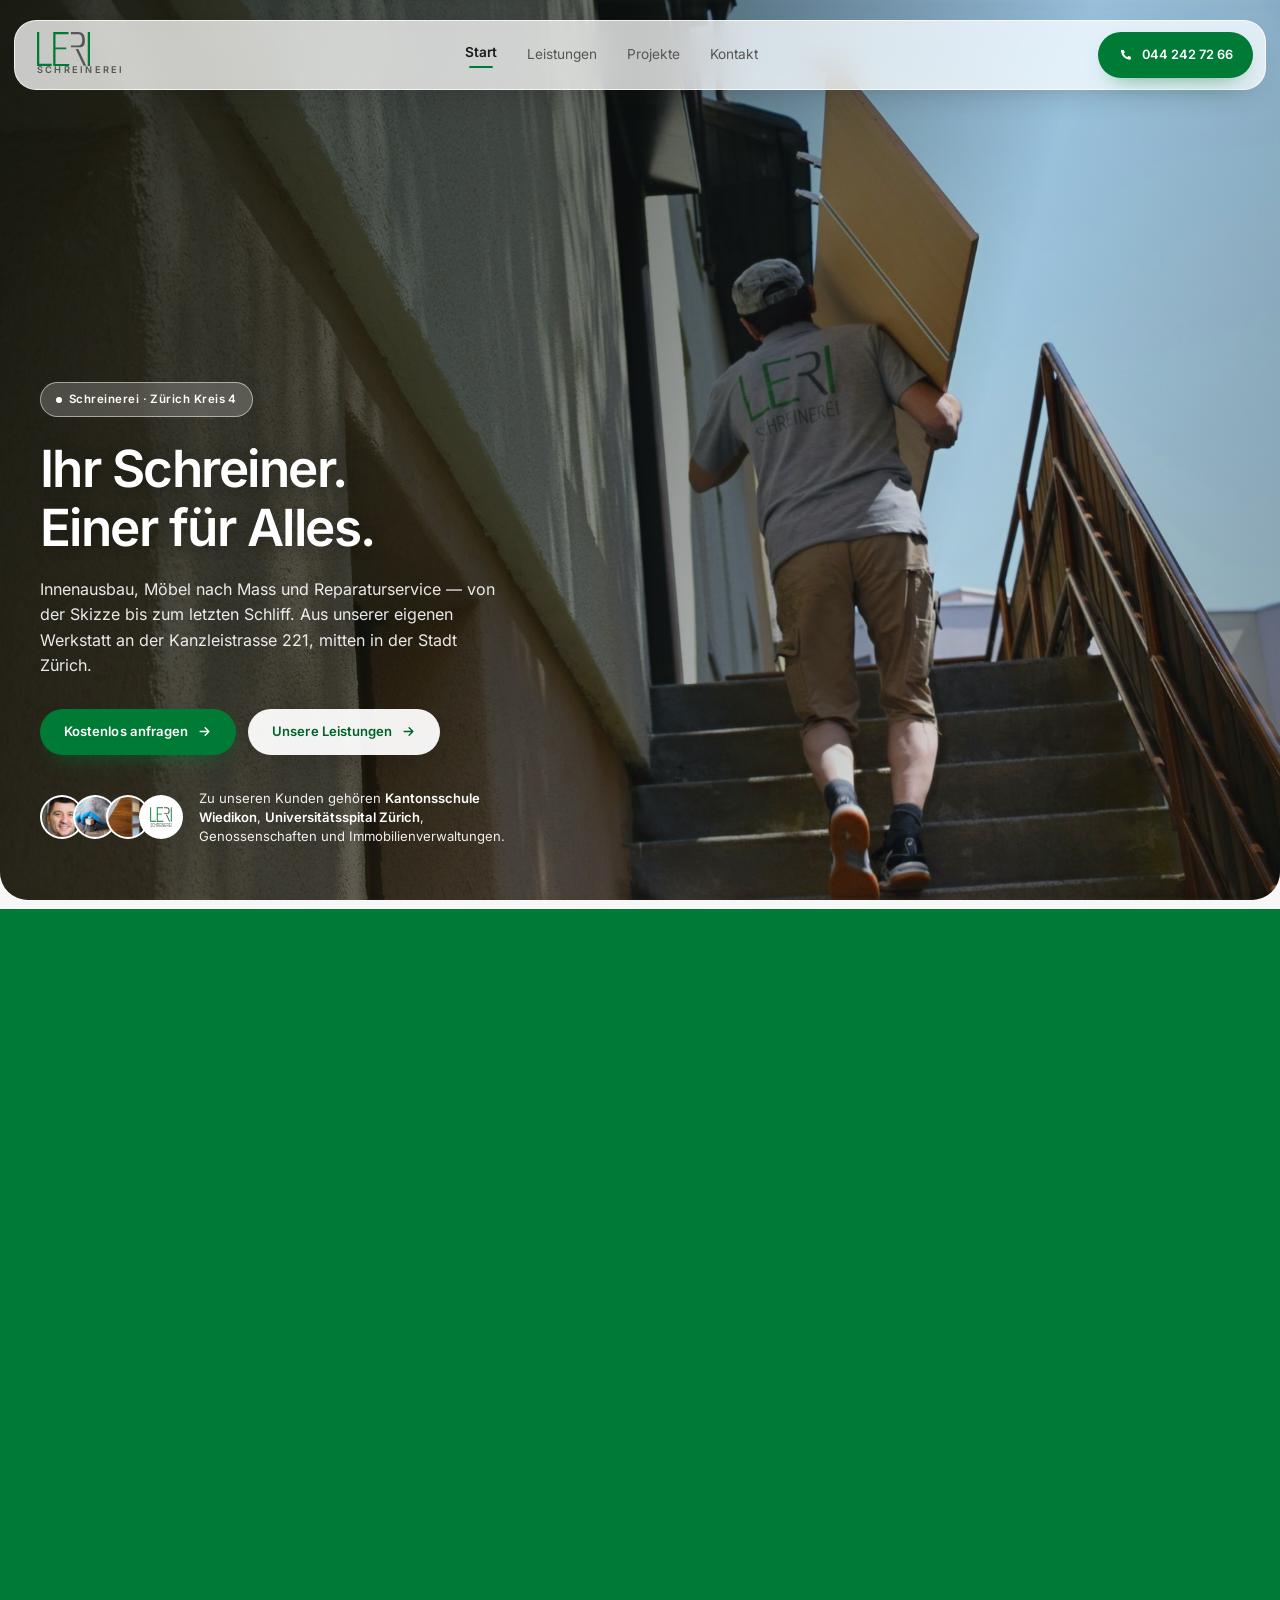
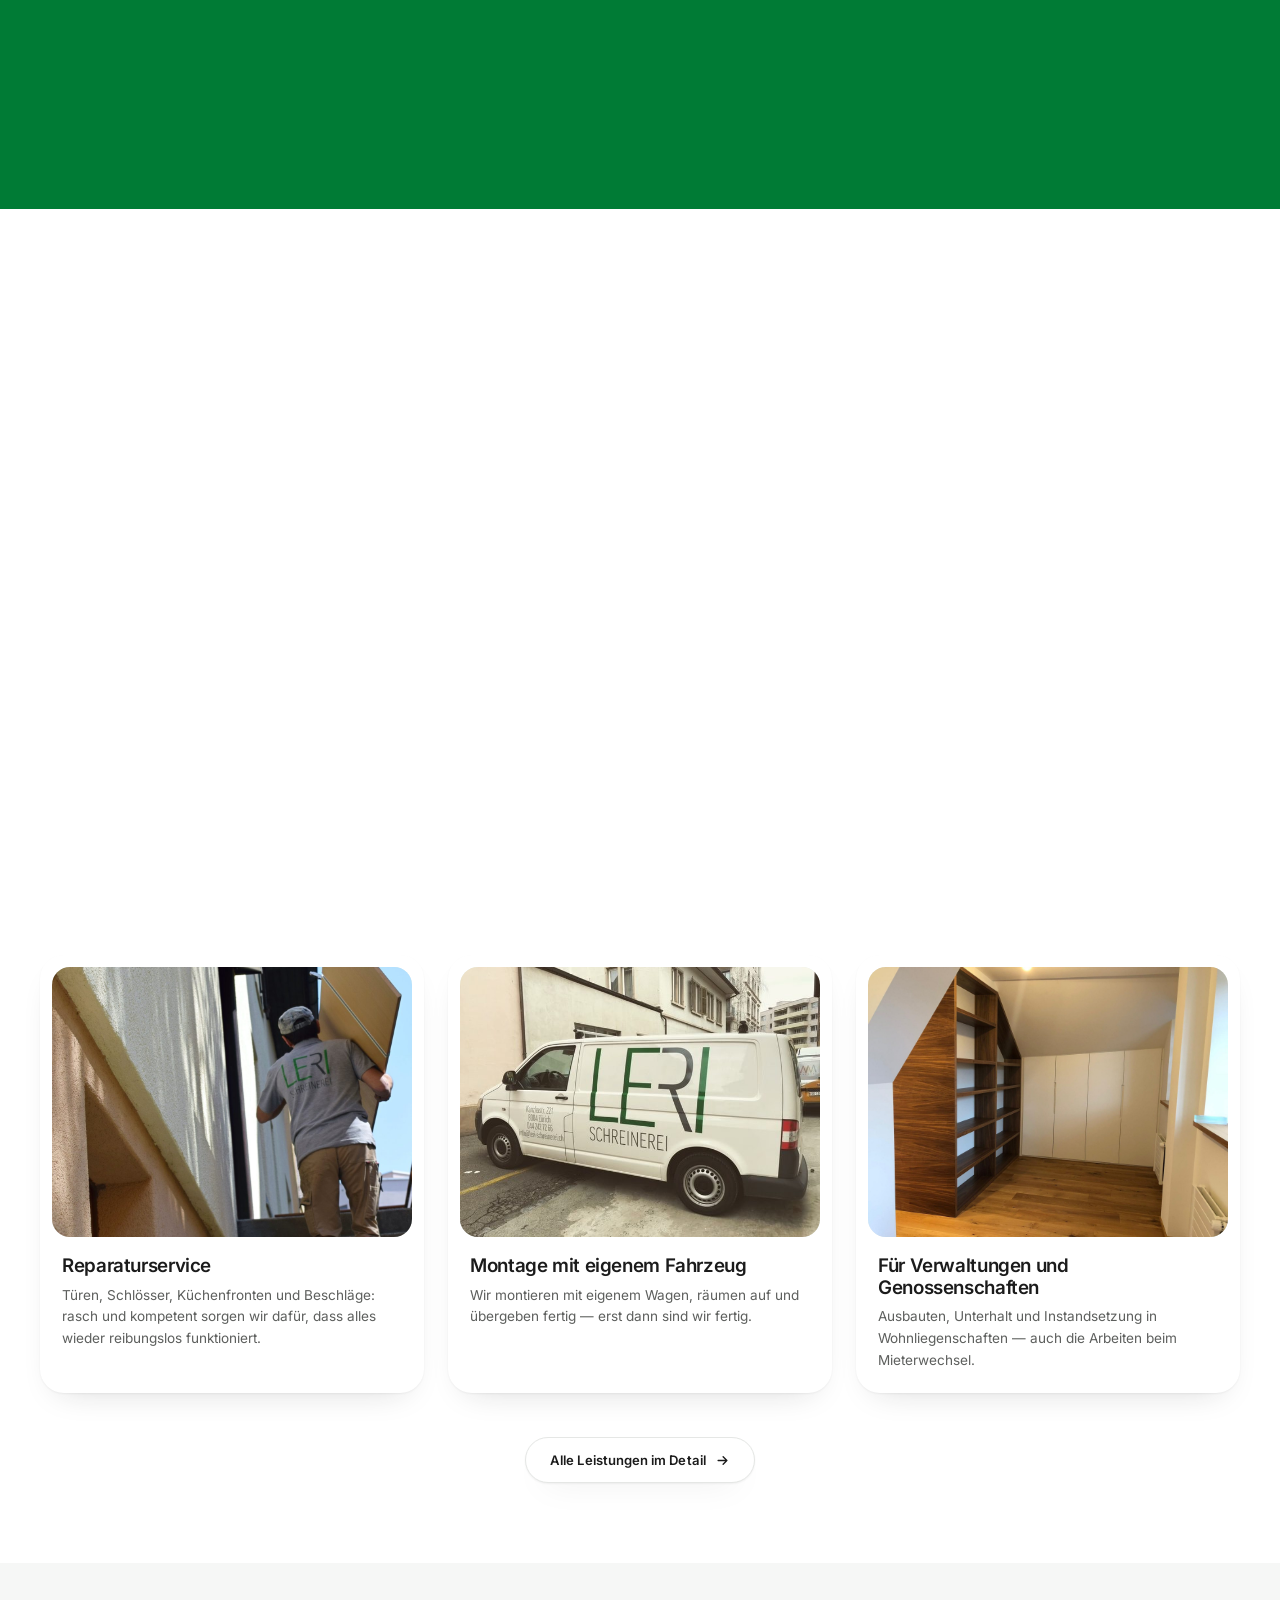
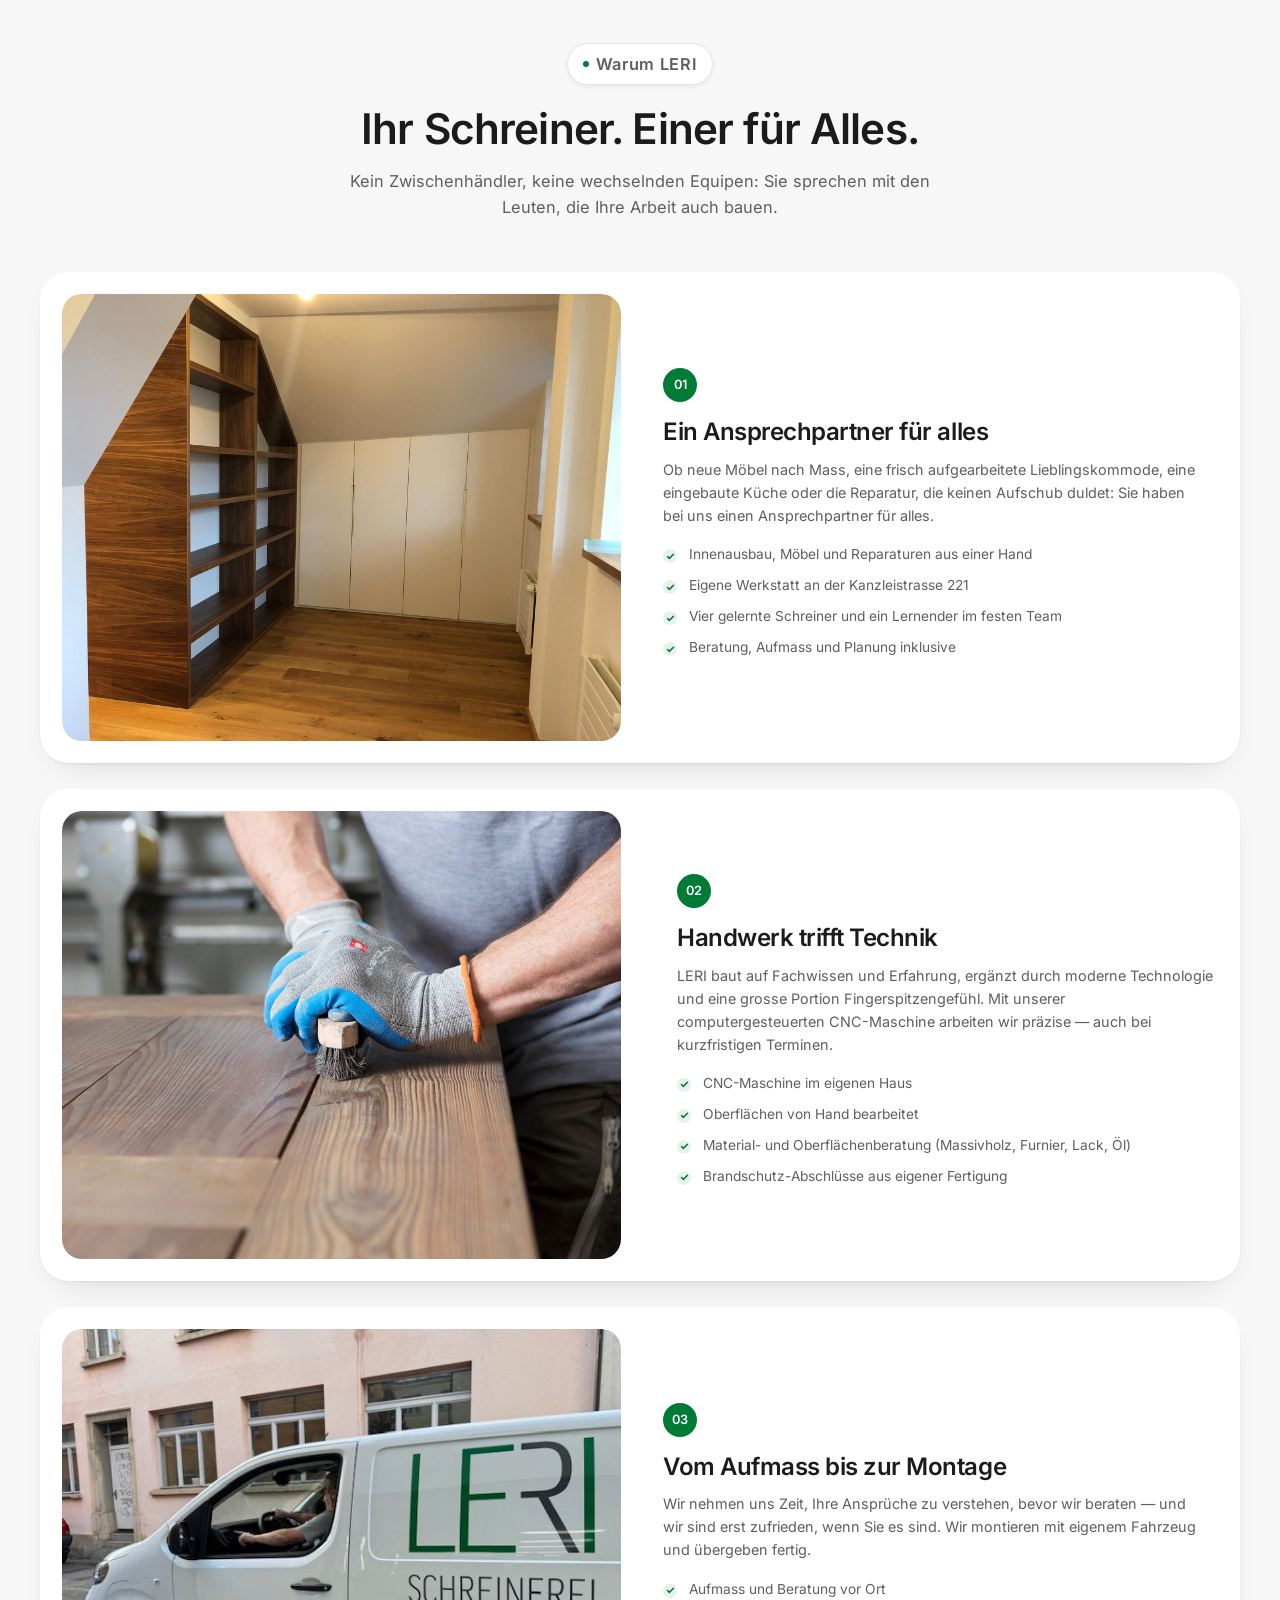
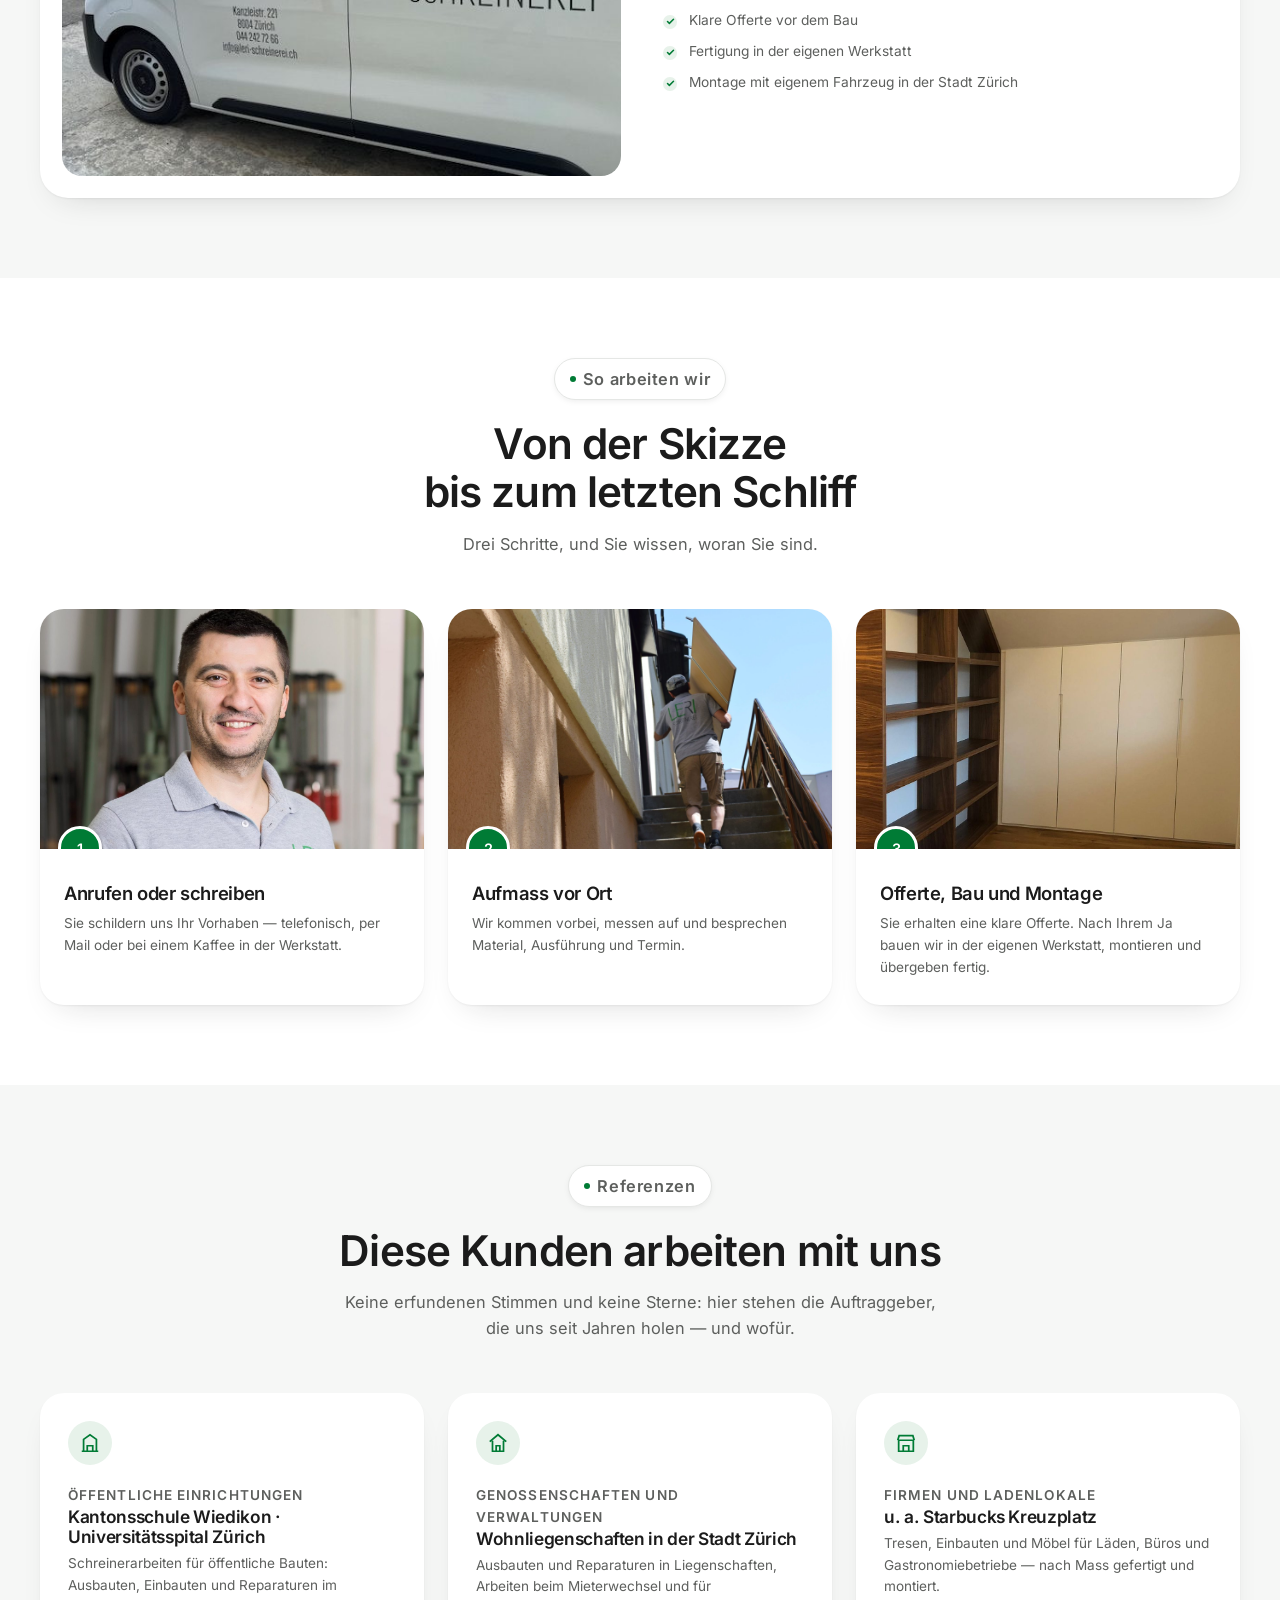
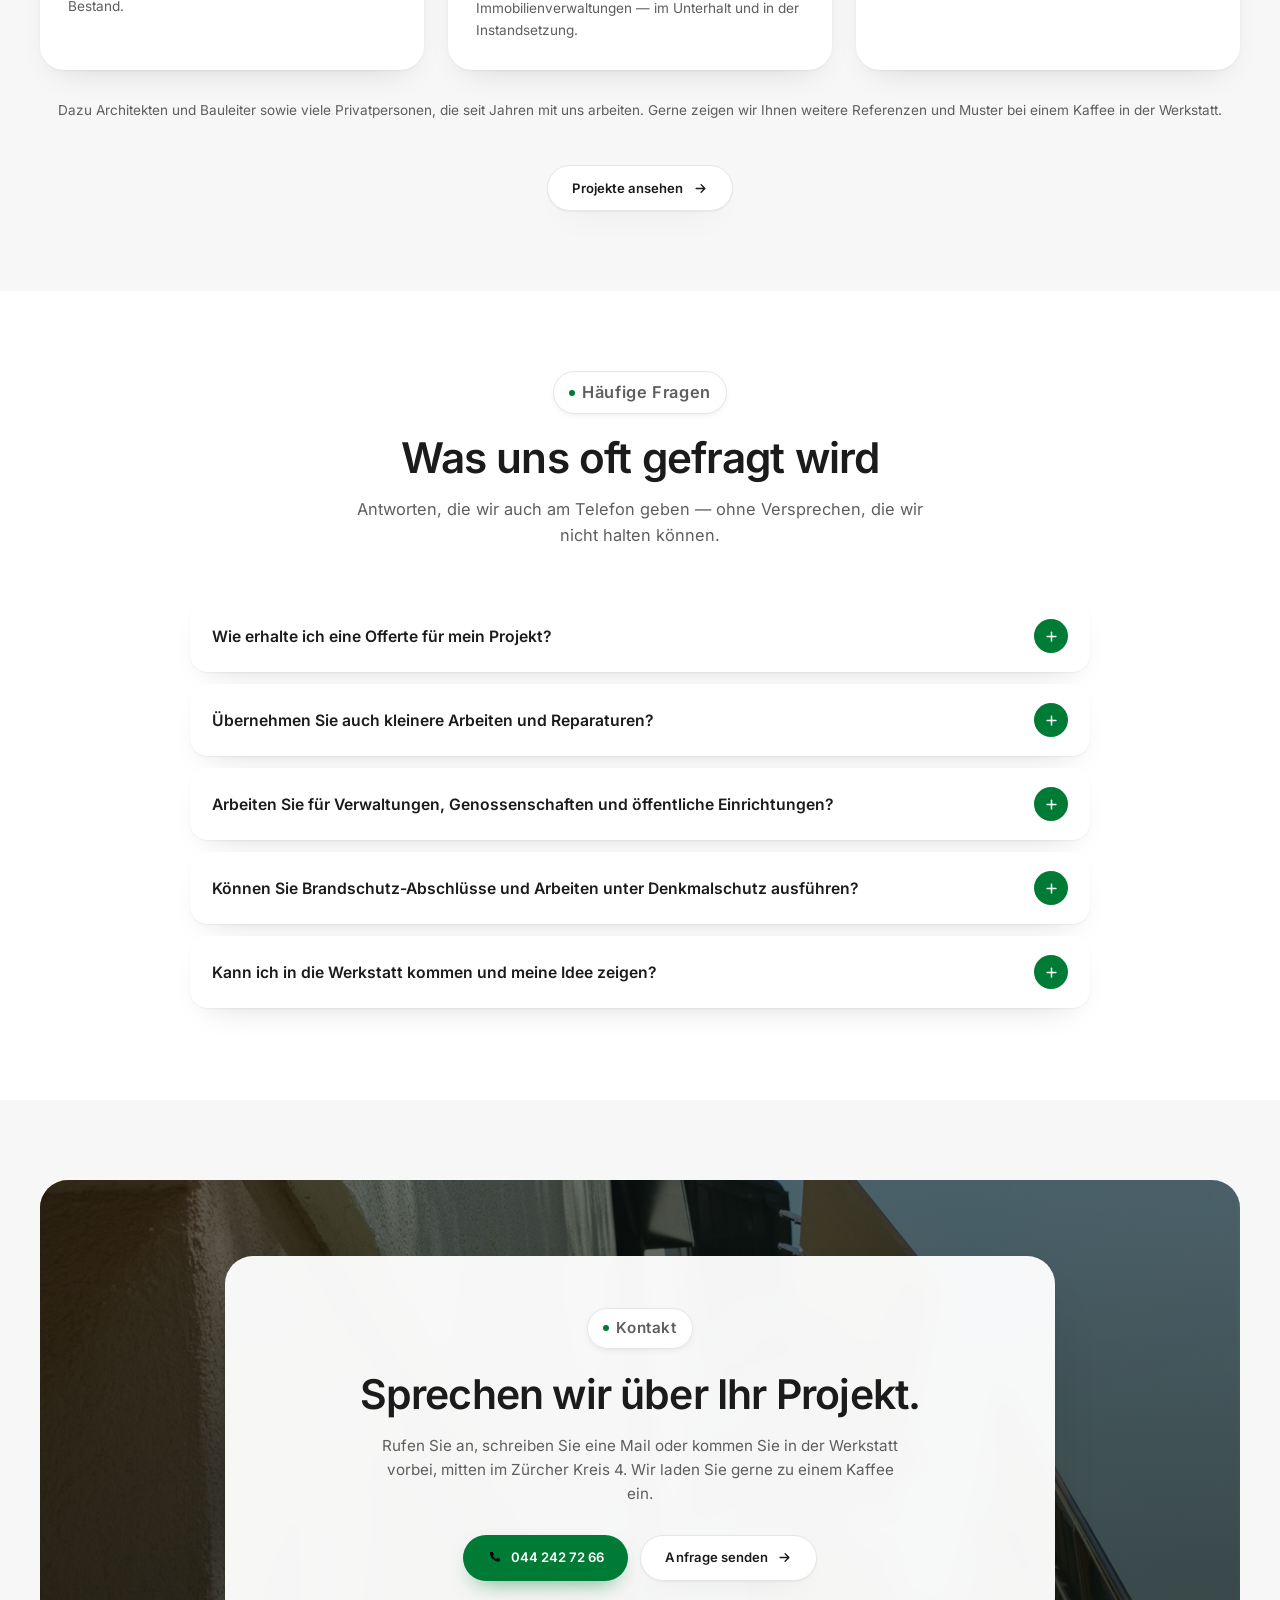
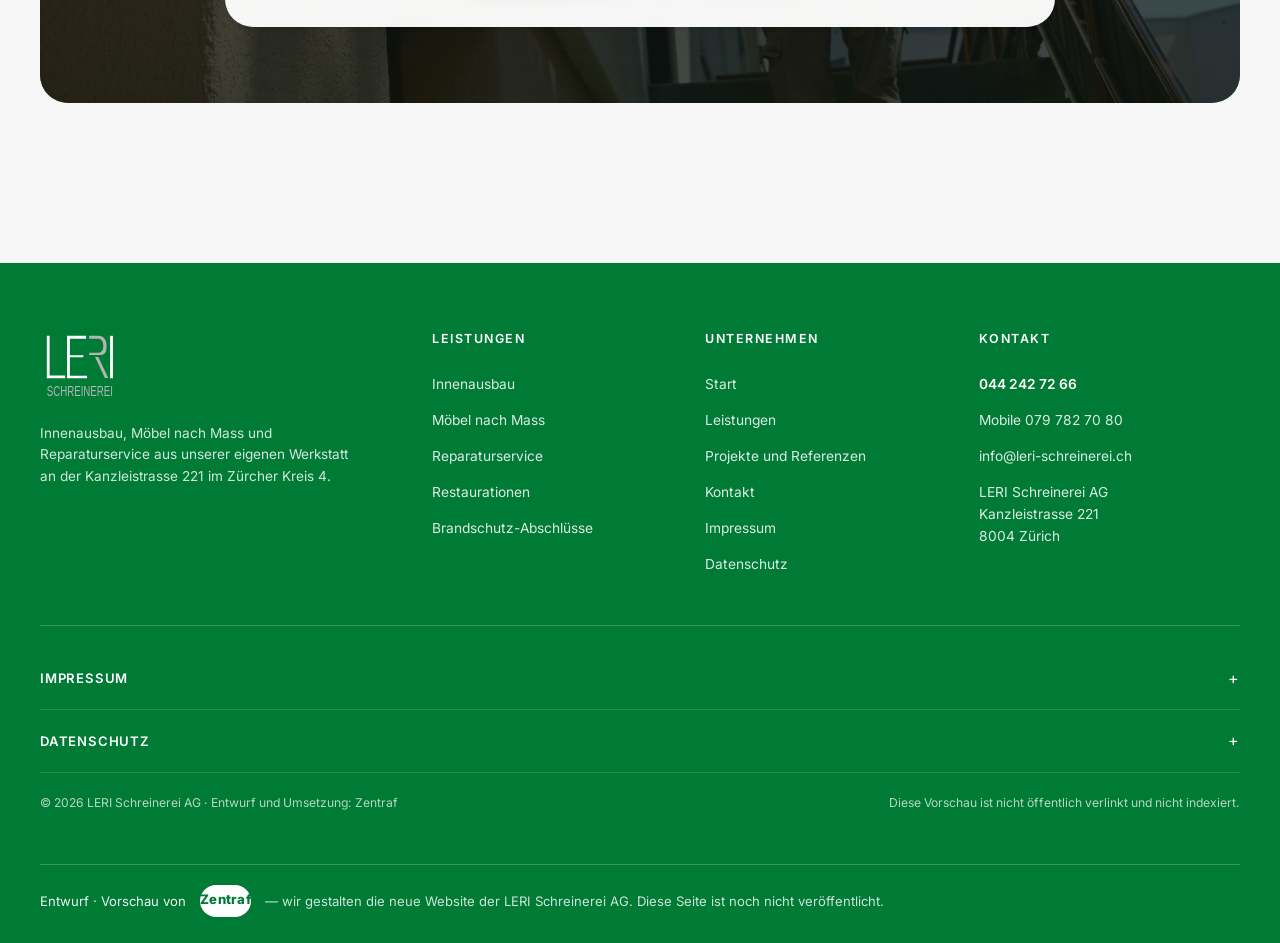
==== commit 4d252fdc: "Carrusel de proyectos (3 tiras, CSS puro), favicon con su logo original y el aviso de Zentraf al fin" ====
--- a/index.html
+++ b/index.html
@@ -17,8 +17,9 @@
 <meta property="og:url" content="https://zentraf-official.github.io/leri-schreinerei-v3/index.html">
 <meta name="theme-color" content="#007B35">
 <link rel="icon" href="assets/favicon.svg" type="image/svg+xml">
+<link rel="icon" href="assets/favicon-32.png" sizes="32x32">
 <link rel="icon" href="assets/favicon.png" sizes="512x512">
-<link rel="apple-touch-icon" href="assets/favicon.png">
+<link rel="apple-touch-icon" href="assets/apple-touch-icon.png">
 <link rel="preload" as="font" type="font/woff2" href="assets/fuentes/inter-400.woff2" crossorigin>
 <link rel="preload" as="font" type="font/woff2" href="assets/fuentes/inter-600.woff2" crossorigin>
 <link rel="stylesheet" href="styles.css">
@@ -91,7 +92,9 @@
   <div class="velo" id="velo" aria-hidden="true"><span></span><span></span><span></span><span></span><span></span></div>
 
   <div class="progreso" id="progreso"></div>
-  <div class="aviso">Entwurf · Vorschau von Zentraf</div>
+  <!-- Aquí iba el cartel FIJO «Entwurf · Vorschau von Zentraf», flotando en la esquina
+       mientras se hacía scroll. El socio pidió quitarlo: ahora es la última línea del
+       pie (ver PIE → .pie__zentraf), con el enlace a la web de la agencia. -->
 
   <!-- ══ CABECERA EN PASTILLA ══ -->
   <header class="barra" id="barra">
@@ -564,6 +567,15 @@
           <span>Diese Vorschau ist nicht öffentlich verlinkt und nicht indexiert.</span>
         </div>
       </div>
+      <!-- ══ LO ÚLTIMO DE ABAJO: la línea de Zentraf, en verde y con enlace ══
+           Antes iba flotando en la esquina mientras se hacía scroll. El socio lo pidió
+           así: «que no se mueva mientras scroll, sino que esté abajo en el Footer, en lo
+           último de abajo, con un enlace que cuando le toquen se vaya a la web de
+           nosotros, la de la agencia». El nombre «Zentraf» ES el enlace. -->
+      <p class="pie__zentraf">
+        Entwurf · Vorschau von <a href="https://zentraf.ch" target="_blank" rel="noopener">Zentraf</a>
+        <span>— wir gestalten die neue Website der LERI Schreinerei AG. Diese Seite ist noch nicht veröffentlicht.</span>
+      </p>
     </div>
   </footer>
 
--- a/styles.css
+++ b/styles.css
@@ -97,12 +97,14 @@
 .velo.activo{pointer-events:all}
 .velo--dentro span{transform:translateY(0)}
 
-/* ══ AVISO DE BORRADOR + BARRA DE PROGRESO ══ */
+/* ══ BARRA DE PROGRESO ══
+   Aquí vivía el cartel FIJO «Entwurf · Vorschau von Zentraf», que iba flotando en la
+   esquina mientras se hacía scroll. El socio pidió quitarlo: «que no se mueva mientras
+   scroll, sino que esté abajo en el Footer, en lo último de abajo, con un enlace que
+   cuando le toquen se vaya a la web de nosotros». Ahora es la última línea del pie
+   (`.pie__zentraf`), al final del todo. */
 .progreso{position:fixed; top:0; left:0; height:3px; width:0; background:var(--verde); z-index:95; display:none}
 html.js .progreso{display:block}
-.aviso{position:fixed; right:14px; bottom:14px; z-index:80; background:var(--verde); color:#fff;
-  font-size:.6rem; letter-spacing:.16em; text-transform:uppercase; padding:7px 13px;
-  border-radius:999px; font-weight:600; box-shadow:var(--sombra)}
 
 /* ══ CABECERA EN PASTILLA (flotante, con desenfoque) ══ */
 .barra{position:fixed; top:20px; left:50%; transform:translateX(-50%); z-index:90;
@@ -177,7 +179,9 @@
 .pastilla--claro i{background:#fff}
 
 /* cabeza de bloque centrada */
-.cabeza{text-align:center; max-width:720px; margin:0 auto 52px}
+/* 780 px, medidos: con 720 el titular «Kleinigkeiten, die wir auch machen» dejaba
+   «machen» solo en la segunda línea, y eso se ve mal en una web de escaparate */
+.cabeza{text-align:center; max-width:780px; margin:0 auto 52px}
 .cabeza .pastilla{margin-bottom:20px}
 .cabeza h2{font-size:clamp(1.95rem,3.3vw,2.95rem); margin-bottom:14px}
 .cabeza p{font-size:1.02rem; color:var(--gris-texto); margin:0 auto; max-width:600px}
@@ -315,9 +319,12 @@
 .cta__media{position:absolute; inset:0}
 .cta__media img{width:100%; height:100%; object-fit:cover; object-position:50% 38%}
 .cta__velo{position:absolute; inset:0; background:linear-gradient(180deg,rgba(10,18,13,.62),rgba(10,18,13,.78))}
+/* width:100% para que el panel no se encoja al ancho de su propio texto: sin eso el
+   titular se partía y «Projekt.» quedaba solo en la segunda línea */
 .cta__panel{position:relative; z-index:2; background:rgba(255,255,255,.96);
   -webkit-backdrop-filter:blur(10px); backdrop-filter:blur(10px);
-  border-radius:var(--r-g); padding:52px 44px 46px; box-shadow:var(--sombra-alta); max-width:760px}
+  border-radius:var(--r-g); padding:52px 44px 46px; box-shadow:var(--sombra-alta);
+  width:100%; max-width:830px}
 .cta__panel .pastilla{margin-bottom:22px}
 .cta h2{font-size:clamp(1.9rem,3.2vw,2.7rem); margin-bottom:16px}
 .cta p{font-size:.95rem; color:var(--gris-texto); max-width:520px; margin:0 auto 28px}
@@ -346,10 +353,24 @@
 .legal{padding:8px 0 14px; max-width:760px}
 .legal p{font-size:.82rem; color:rgba(255,255,255,.8); margin:0 0 10px}
 .legal a{padding:4px 0; display:inline-block; color:#fff; text-decoration:underline; text-underline-offset:3px}
-/* aire abajo a la derecha: ahí vive el cartel de «Entwurf» y no debe tapar el crédito */
+/* El crédito ya no tiene que dejar aire a la derecha: ahí vivía el cartel fijo de
+   «Entwurf», que ya no existe (ahora es la última línea del pie, abajo del todo). */
 .pie__credito{display:flex; justify-content:space-between; gap:16px; flex-wrap:wrap;
-  padding:20px 240px 26px 0; font-size:.76rem; color:rgba(255,255,255,.7)}
+  padding:20px 0 18px; font-size:.76rem; color:rgba(255,255,255,.7)}
 .pie__credito a{padding:4px 0; display:inline-block}
+/* Lo último del pie: la línea de Zentraf, en verde y con el enlace a la agencia.
+   Está aquí y no flotando (encargo del socio). Sobre el verde del pie, el nombre
+   «Zentraf» va en una pastilla blanca con SU verde: así se lee, se ve que es un
+   enlace y el dedo lo acierta sin apuntar (mide 44 px de alto, el revisor pide 24). */
+.pie__zentraf{border-top:1px solid rgba(255,255,255,.22); padding:20px 0 26px;
+  display:flex; flex-wrap:wrap; align-items:center; gap:10px 14px;
+  font-size:.82rem; color:rgba(255,255,255,.92)}
+.pie__zentraf a{display:inline-flex; align-items:center; min-height:32px; padding:8px 16px;
+  background:#fff; color:var(--verde); font-weight:700; letter-spacing:.02em;
+  text-decoration:none; border-radius:999px}
+.pie__zentraf a:hover{background:var(--verde-suave); text-decoration:underline;
+  text-underline-offset:3px}
+.pie__zentraf span{color:rgba(255,255,255,.8)}
 
 /* ══ PÁGINAS INTERIORES ══ */
 .phero{position:relative; overflow:hidden; border-radius:0 0 var(--r-g) var(--r-g);
@@ -387,6 +408,50 @@
 .pieza--alta img{aspect-ratio:4/5}
 .pieza__cap{position:absolute; left:0; right:0; bottom:0; padding:34px 20px 16px;
   background:linear-gradient(180deg,transparent,rgba(10,18,13,.72)); color:#fff; font-size:.82rem; font-weight:600}
+
+/* ══ EL CARRUSEL DE PROYECTOS ══════════════════════════════════════════════════
+   Lo que pidió el socio: «yo quiero que la galería sea un carrusel de imágenes muy
+   duro en movimiento». Tres tiras de fotos que se mueven SOLAS, sin parar, sin
+   librerías: CSS puro con `@keyframes` sobre la pista duplicada dos veces.
+   Reglas que cumple:
+     · Sin JavaScript se ven las fotos igual (el movimiento no depende del motor).
+     · Al pasar el ratón por encima se para; al tocar en el móvil también (lo hace
+       app.js poniendo `.tira--quieta`, que solo añade «pausa»).
+     · El ancho de cada pieza sale de la foto (`--w`), así que no se recorta nada;
+       por eso las dos copias miden exactamente lo mismo y el salto es invisible:
+       cada pieza lleva su propio margen y NO se usa `gap` (con `gap`, la mitad de
+       la pista no coincide con una copia y el bucle da un tirón de 9 px).
+     · `.tiras` recorta el desbordamiento: nunca hay scroll horizontal (el revisor
+       lo comprueba en móvil).
+   Las duraciones las calcula `herramientas/fotos-galeria-leri.py` a partir del ancho
+   real de cada tira y de la velocidad pedida (62 / 46 / 74 px por segundo). */
+.tiras{overflow:hidden; padding:6px 0 0}
+.tira{padding:14px 0}
+.tira__pista{display:flex; width:max-content; will-change:transform}
+.tira__pieza{position:relative; flex:0 0 auto;
+  width:calc(var(--w) * var(--k,1)); height:calc(var(--alto,270px) * var(--k,1));
+  margin-right:18px; padding:0; border:0; background:var(--fondo); cursor:zoom-in;
+  border-radius:var(--r); overflow:hidden; box-shadow:var(--sombra);
+  transition:transform .35s var(--ease), box-shadow .35s var(--ease)}
+.tira__pieza:hover,.tira__pieza:focus-visible{transform:translateY(-5px) scale(1.012);
+  box-shadow:var(--sombra-alta); outline:none}
+.tira__pieza:focus-visible{outline:3px solid var(--verde); outline-offset:3px}
+.tira__pieza img{width:100%; height:100%; object-fit:cover; display:block}
+.tira__cap{position:absolute; left:0; right:0; bottom:0; padding:30px 16px 13px;
+  background:linear-gradient(180deg,transparent,rgba(10,18,13,.74)); color:#fff;
+  font-size:.78rem; font-weight:600; text-align:left;
+  opacity:0; transform:translateY(8px); transition:opacity .3s var(--ease), transform .3s var(--ease)}
+.tira__pieza:hover .tira__cap,.tira__pieza:focus-visible .tira__cap{opacity:1; transform:none}
+/* el ratón encima: se para. Y con el teclado dentro, también. */
+.tira:hover .tira__pista,
+.tira:focus-within .tira__pista,
+.tira--quieta .tira__pista{animation-play-state:paused}
+.tira--a .tira__pista{animation:leria 51s linear infinite}
+.tira--b .tira__pista{animation:lerib 64s linear infinite}
+.tira--c .tira__pista{animation:leric 44s linear infinite}
+@keyframes leria{from{transform:translateX(0)} to{transform:translateX(-50%)}}
+@keyframes lerib{from{transform:translateX(-50%)} to{transform:translateX(0)}}
+@keyframes leric{from{transform:translateX(0)} to{transform:translateX(-50%)}}
 
 /* vista ampliada */
 .luz{position:fixed; inset:0; z-index:260; background:rgba(10,14,11,.92); display:flex;
@@ -433,6 +498,13 @@
 .legal-sec h2{font-size:1.6rem; margin-bottom:18px}
 .legal-sec .legal p{color:var(--gris-texto); font-size:.9rem}
 .legal-sec .legal a{color:var(--verde); padding:4px 0}
+
+/* Un enlace dentro de un texto también tiene que ser cómodo con el dedo. Medido con
+   el revisor: «044 242 72 66» dentro de un párrafo se quedaba en 21 px de alto y lo
+   marcaba como aviso. Estos 4 px de relleno no se ven y le dan los 24 px que pide. */
+p a:not(.btn), address a:not(.btn), .nota-caja a, .ref__nota a{
+  display:inline-block; padding:4px 0}
+.nota-caja a, .ref__nota a{color:var(--verde); text-decoration:underline; text-underline-offset:3px}
 
 /* ══ ADAPTACIÓN A PANTALLAS PEQUEÑAS ══ */
 @media (max-width:1100px){
@@ -488,11 +560,24 @@
   .legal-sec{padding:28px 22px}
   .datos,.form{padding:24px 20px}
   .carga__logo{height:62px}
-  .aviso{right:10px; bottom:10px; font-size:.55rem}
+  /* el carrusel, más pequeño pero moviéndose igual: 0,55 del alto y del ancho */
+  .tiras{--k:.55; padding-top:0}
+  .tira{padding:9px 0}
+  .tira__pieza{margin-right:12px; border-radius:var(--r-p)}
+  .tira__cap{opacity:1; transform:none; font-size:.7rem; padding:22px 12px 10px}
 }
 
-/* quien pida menos movimiento, no lo recibe */
+/* quien pida menos movimiento, no lo recibe.
+   Y el carrusel no se queda a medias: se para y se convierte en una rejilla normal,
+   con cada foto UNA sola vez (las copias que existen para que el bucle sea continuo
+   se esconden; si no, se verían las 24 fotos dos veces). */
 @media (prefers-reduced-motion:reduce){
   *,*::before,*::after{animation-duration:.001ms!important; transition-duration:.001ms!important}
   html{scroll-behavior:auto}
+  .tiras{--k:.62; overflow:visible}
+  .tira{padding:0}
+  .tira__pista{animation:none!important; flex-wrap:wrap; width:100%; justify-content:center}
+  .tira__pieza[aria-hidden="true"]{display:none}
+  .tira__cap{opacity:1; transform:none}
+  .tira__pieza:hover,.tira__pieza:focus-visible{transform:none}
 }
